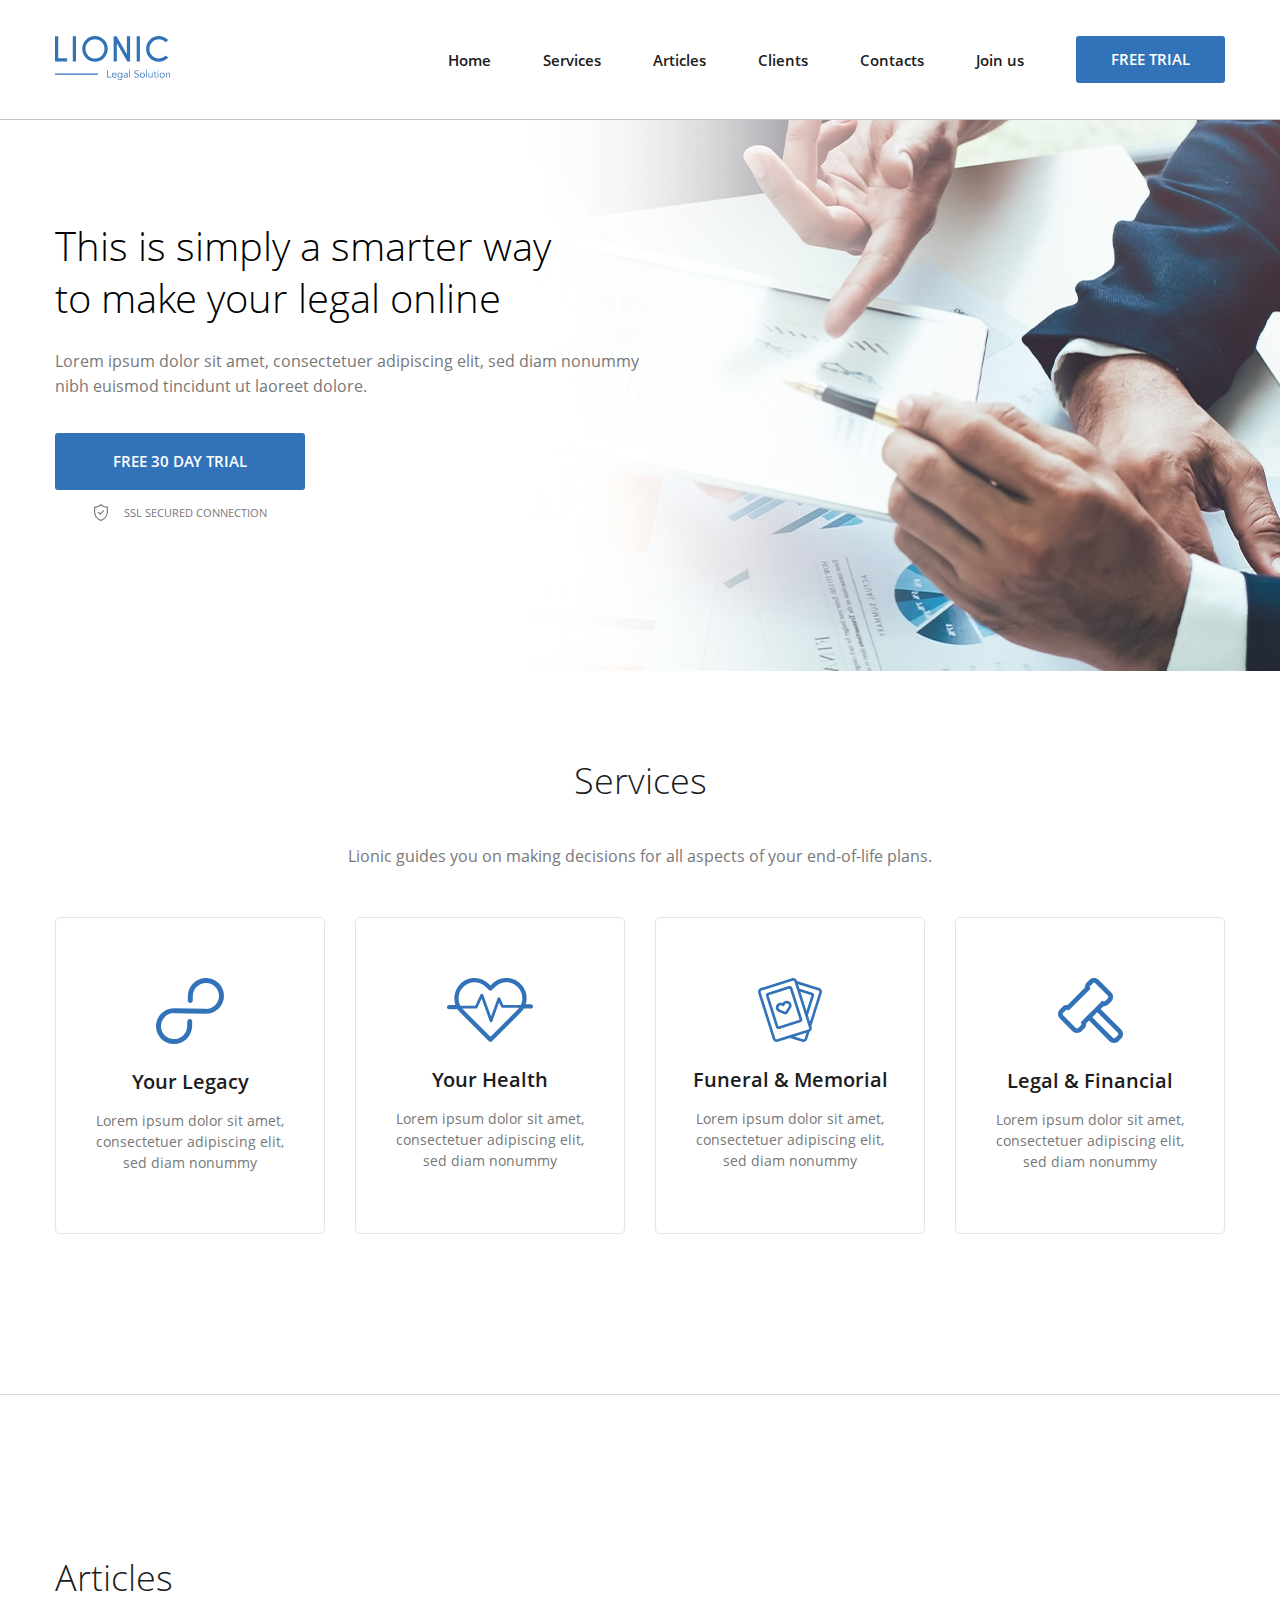
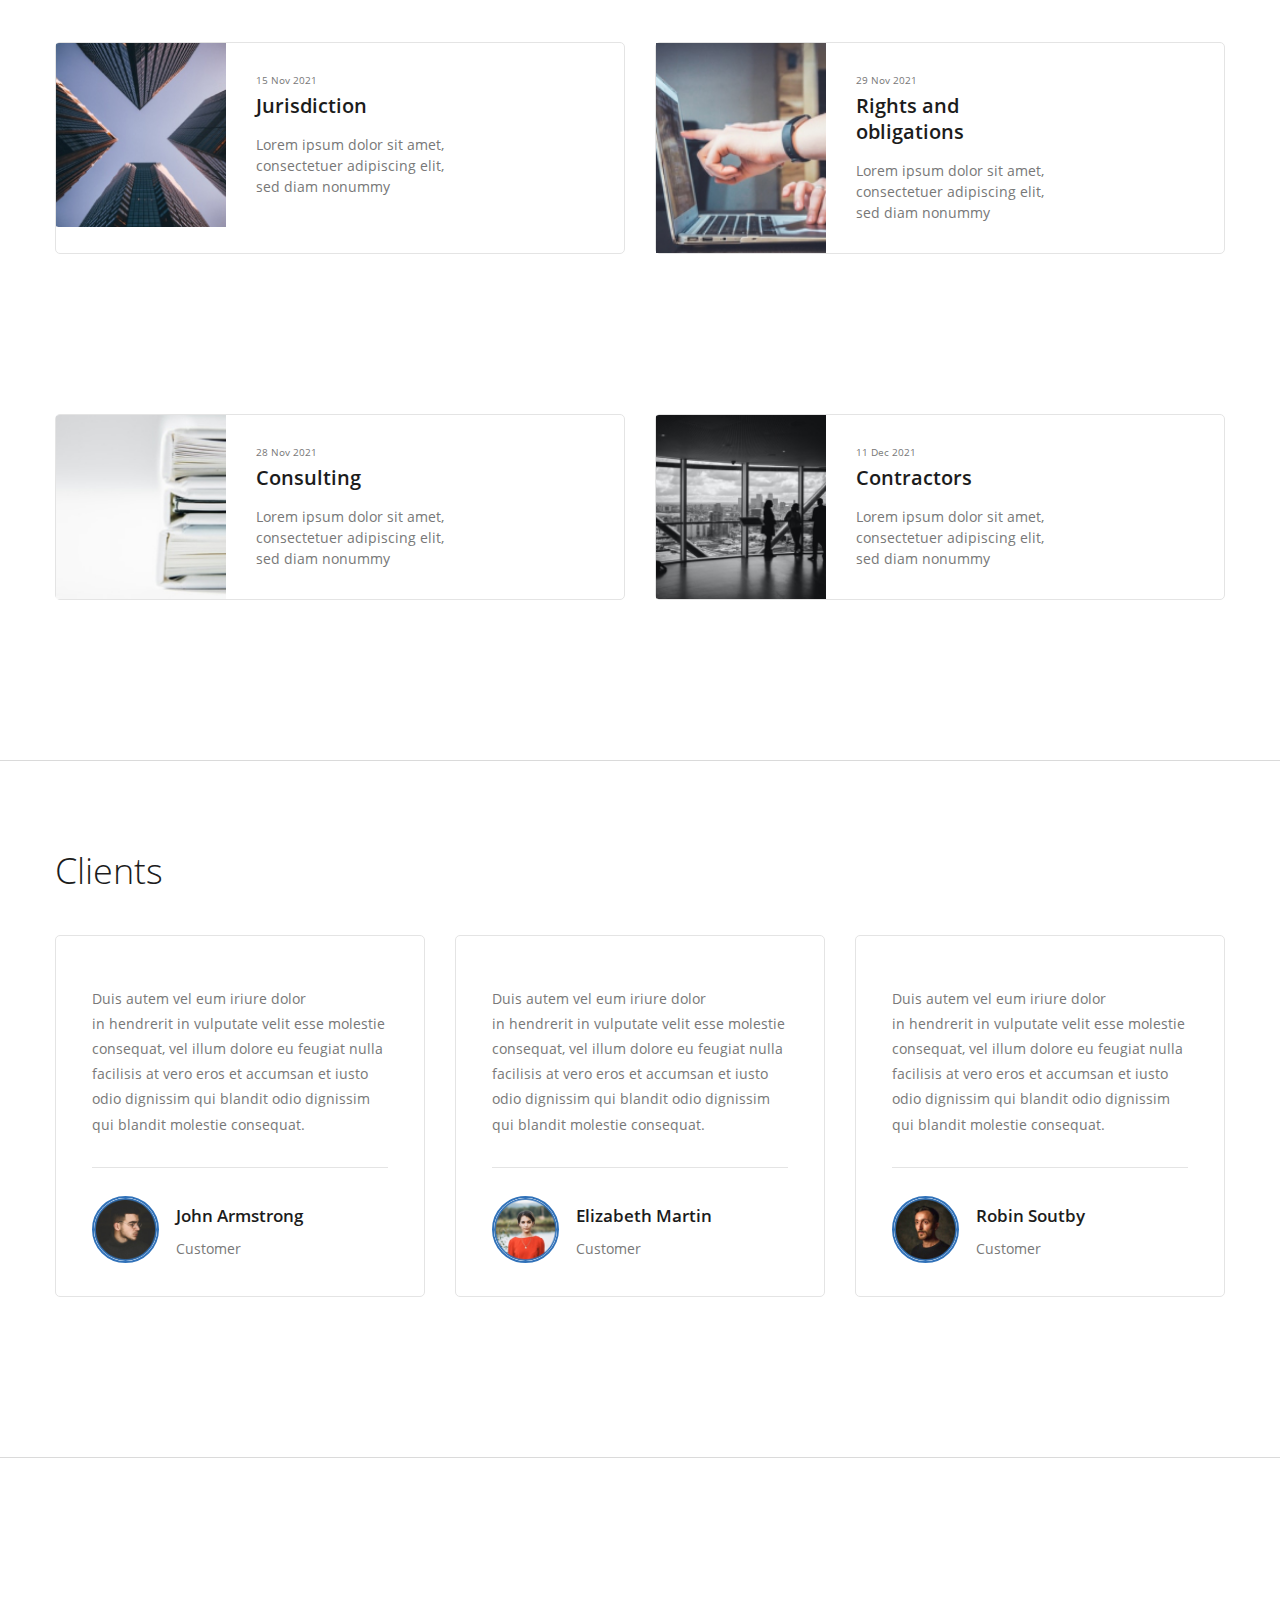
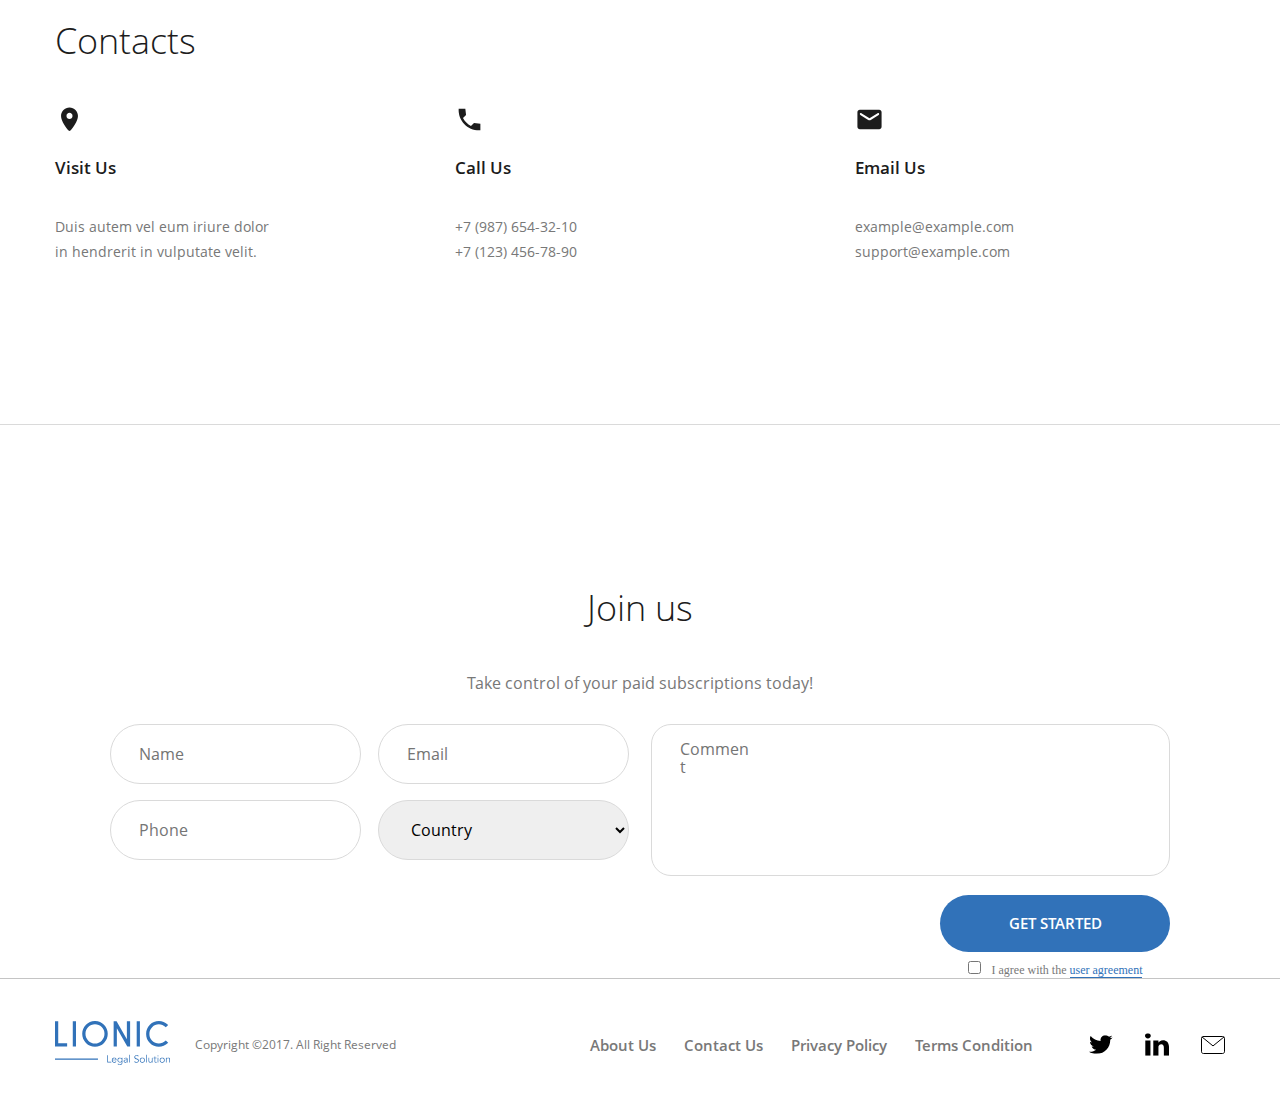
==== Lionic/index.html @ 85b3cfec "Lionic" ====
<!DOCTYPE html>
<html lang="en">
<head>
    <meta charset="UTF-8">
    <meta name="viewport" content="width=device-width, initial-scale=1.0">
    <title>Lionic</title>
    <link rel="stylesheet" href="css/normalize.css">
    <link rel="stylesheet" href="css/lionic.css">
</head>
<body>
    <header class="header">
        <div class="container flex header-container">
            <a href="#" class="header-logo">
                <img src="img/logo.svg" class="header-logo" alt="Logo">
            </a>
            <nav class="header-nav">
                <ul class="header-list list-reset flex">
                    <li class="header-list-item">
                        <a href="#" class="header-link">
                            Home
                        </a>
                    </li>

                    <li class="header-list-item">
                        <a href="#Services" class="header-link">
                            Services
                        </a>
                    </li>

                    <li class="header-list-item">
                        <a href="#Articles" class="header-link">
                            Articles
                        </a>
                    </li>

                    <li class="header-list-item">
                        <a href="#Clients" class="header-link">
                            Clients
                        </a>
                    </li>

                    <li class="header-list-item">
                        <a href="#Contacts" class="header-link">
                            Contacts
                        </a>
                    </li>

                    <li class="header-list-item">
                        <a href="#Join-us" class="header-link">
                            Join us
                        </a>
                    </li>

                </ul>
            </nav>
            <button class="btn-reset btn header-btn">
                FREE TRIAL
            </button>
        </div>
    </header>

    <main class="main">
         <section id="hero" class="hero">
             <div class="container">
                <div class="hero-content flex">
                    <h1 class="hero-title">
                        This is&nbsp;simply a&nbsp;smarter way to&nbsp;make your legal online
                    </h1>
                    <p class="hero-descr">
                        Lorem ipsum dolor sit amet, consectetuer adipiscing elit, sed diam nonummy nibh euismod tincidunt ut&nbsp;laoreet dolore.
                    </p>
                    <div class="hero-wrapper">
                        <button class="btn-reset btn hero-btn">
                            FREE 30&nbsp;DAY TRIAL
                        </button>
                        <span class="secure">
                            SSL secured connection
                        </span>
                    </div>
                </div>
             </div>
         </section>

         <section id="Services" class="services section-offset">
            <div class="container">
                <h2 class="section-title services-title">
                    Services
                </h2>
                <p class="section-descr services-descr">
                    Lionic guides you on&nbsp;making decisions for all aspects of&nbsp;your end-of-life plans.
                </p>
                <ul class="services-items list-reset flex">
                    <li class="services-item flex">
                        <svg class="services-item-icon" width="68" height="66" viewBox="0 0 68 66" fill="none" xmlns="http://www.w3.org/2000/svg">
                            <path d="M50.393 0.00398661C40.438 -0.212013 32.146 7.63799 31.9 17.512L31.776 22.483C31.742 23.839 32.833 24.973 34.2 25.003C35.567 25.032 36.713 23.947 36.746 22.591L36.871 17.62C37.049 10.471 43.062 4.77799 50.271 4.93399C57.478 5.09099 63.201 11.038 63.023 18.187C62.844 25.335 56.831 31.029 49.623 30.872L18.5 30.197C8.54499 29.981 0.252987 37.831 0.00698678 47.705C-0.240013 57.579 7.65099 65.78 17.607 65.995C27.562 66.211 35.854 58.362 36.1 48.488L36.223 43.572C36.257 42.215 35.166 41.082 33.799 41.052C32.432 41.022 31.286 42.108 31.252 43.464L31.129 48.38C30.951 55.529 24.938 61.222 17.729 61.066C10.522 60.909 4.79899 54.962 4.97699 47.813C5.15599 40.664 11.169 34.971 18.377 35.127L49.5 35.802C59.456 36.018 67.747 28.169 67.994 18.295C68.24 8.41999 60.349 0.219987 50.394 0.00498661L50.393 0.00398661Z" fill="#3172B9"/>
                        </svg>
                        <h3 class="services-item-title">
                            Your Legacy
                        </h3>
                        <p class="services-item-desc">
                            Lorem ipsum dolor sit amet, consectetuer adipiscing elit, sed diam nonummy
                        </p>
                    </li>
                    <li class="services-item flex">
                        <svg class="services-item-icon" width="86" height="64" viewBox="0 0 86 64" fill="none" xmlns="http://www.w3.org/2000/svg">
                            <path d="M79.622 20.272C79.622 22.336 79.316 24.352 78.726 26.27H83.868C85.045 26.27 86 27.227 86 28.406C86 29.586 85.045 30.541 83.868 30.541H77.47C77.268 30.541 77.073 30.513 76.888 30.461C76.0053 31.9743 74.9311 33.3675 73.692 34.606L44.972 63.374C44.7741 63.5725 44.539 63.73 44.2802 63.8375C44.0213 63.9449 43.7438 64.0002 43.4635 64.0002C43.1832 64.0002 42.9057 63.9449 42.6468 63.8375C42.388 63.73 42.1529 63.5725 41.955 63.374L13.233 34.606C12.1963 33.5688 11.2752 32.422 10.486 31.186C10.315 31.23 10.136 31.254 9.95 31.254H2.132C1.85176 31.2537 1.57431 31.1983 1.31551 31.0908C1.0567 30.9833 0.821595 30.8259 0.623621 30.6276C0.425646 30.4292 0.268677 30.1938 0.161676 29.9348C0.0546755 29.6758 -0.000261829 29.3983 9.38171e-07 29.118C9.38171e-07 27.938 0.955001 26.982 2.132 26.982H8.447C5.965 19.861 7.56 11.618 13.233 5.93801C15.1066 4.05015 17.3363 2.55313 19.793 1.5338C22.2497 0.514473 24.8843 -0.00687342 27.544 1.15198e-05C32.95 1.15198e-05 38.034 2.10901 41.856 5.93801L43.463 7.54701L45.07 5.93701C46.9438 4.04921 49.1737 2.55231 51.6306 1.53315C54.0874 0.513987 56.7222 -0.0071368 59.382 1.15198e-05C62.0417 -0.00681806 64.6763 0.514553 67.133 1.53388C69.5896 2.55321 71.8194 4.0502 73.693 5.93801C75.5791 7.8172 77.0741 10.0515 78.0918 12.5117C79.1094 14.972 79.6295 17.6096 79.622 20.272ZM70.678 8.95701C69.1987 7.46697 67.4383 6.28548 65.4989 5.48108C63.5595 4.67667 61.4796 4.26536 59.38 4.27101C57.2807 4.26563 55.2012 4.67706 53.2622 5.48146C51.3231 6.28586 49.563 7.46721 48.084 8.95701L44.969 12.077C44.7713 12.2754 44.5364 12.4329 44.2777 12.5403C44.019 12.6478 43.7416 12.7031 43.4615 12.7031C43.1814 12.7031 42.904 12.6478 42.6453 12.5403C42.3866 12.4329 42.1517 12.2754 41.954 12.077L38.84 8.95701C37.3608 7.46718 35.6005 6.28582 33.6613 5.48142C31.7221 4.67703 29.6424 4.26561 27.543 4.27101C25.4437 4.26546 23.3642 4.67682 21.4251 5.48123C19.486 6.28564 17.7259 7.46708 16.247 8.95701C11.173 14.04 10.232 21.718 13.425 27.763H28.236L33.538 16.479C33.783 15.959 34.277 15.634 34.891 15.663C35.1717 15.6764 35.4421 15.7726 35.6681 15.9396C35.8942 16.1065 36.0657 16.3367 36.161 16.601L44.051 38.487L50.542 20.168C50.6364 19.9007 50.8086 19.6678 51.0365 19.4992C51.2643 19.3306 51.5374 19.2341 51.8206 19.2221C52.1038 19.21 52.3842 19.283 52.6255 19.4316C52.8669 19.5802 53.0583 19.7977 53.175 20.056L56.351 27.051H73.852C76.612 21.125 75.554 13.842 70.677 8.95701H70.678ZM16.248 31.586L43.463 58.844L70.678 31.586C71.2253 31.038 71.7323 30.4512 72.195 29.83H55.736C55.179 29.83 54.373 29.573 54.143 29.064L52.046 24.444L45.404 43.189C45.204 43.755 44.67 44.135 44.069 44.136H44.066C43.466 44.136 42.933 43.76 42.729 43.196L34.653 20.798L30.426 29.794C30.192 30.292 29.99 30.541 29.439 30.541H15.293C15.593 30.901 15.912 31.249 16.248 31.586Z" fill="#3172B9"/>
                        </svg>  
                        <h3 class="services-item-title">
                            Your Health
                        </h3>
                        <p class="services-item-desc">
                            Lorem ipsum dolor sit amet, consectetuer adipiscing elit, sed diam nonummy
                        </p>
                    </li>
                    <li class="services-item flex">
                        <svg class="services-item-icon" width="64" height="64" viewBox="0 0 64 64" fill="none" xmlns="http://www.w3.org/2000/svg">
                            <path d="M63.8101 15.073L53.3321 48.146L53.5791 48.926C53.7393 49.4264 53.7986 49.9537 53.7536 50.4772C53.7086 51.0008 53.5603 51.5102 53.3171 51.976C52.9241 52.732 52.3171 53.329 51.5701 53.704L51.5611 53.737L49.1941 61.207C48.8722 62.2171 48.1632 63.0585 47.2223 63.5469C46.2815 64.0354 45.1853 64.131 44.1741 63.813L32.0001 59.957L19.8261 63.813C18.8148 64.131 17.7187 64.0354 16.7778 63.5469C15.8369 63.0585 15.1279 62.2171 14.8061 61.207L0.188058 15.074C0.0280711 14.5735 -0.0310613 14.0462 0.0140824 13.5227C0.0592262 12.9991 0.20775 12.4897 0.451058 12.024C0.69167 11.5566 1.02267 11.1416 1.42487 10.8031C1.82706 10.4646 2.29245 10.2093 2.79406 10.052L33.9431 0.187C34.9542 -0.131631 36.0504 -0.0363451 36.9915 0.451969C37.9325 0.940283 38.6415 1.78178 38.9631 2.792L39.0401 3.034C39.0491 3.036 39.0581 3.037 39.0661 3.04L61.2061 10.053C61.7073 10.2103 62.1723 10.4654 62.5743 10.8035C62.9763 11.1417 63.3073 11.5561 63.5481 12.023C64.0401 12.973 64.1331 14.055 63.8101 15.073ZM48.4441 54.75L36.4161 58.559L44.9781 61.271C45.3153 61.3777 45.6811 61.3463 45.9951 61.1835C46.3092 61.0208 46.5458 60.7401 46.6531 60.403L48.4441 54.75ZM51.0371 49.732L36.4211 3.598C36.3142 3.26106 36.078 2.98029 35.7644 2.81736C35.4507 2.65442 35.0852 2.62264 34.7481 2.729L3.60006 12.595C3.26006 12.702 2.98306 12.935 2.81906 13.252C2.73787 13.4073 2.68829 13.5771 2.67319 13.7517C2.65808 13.9263 2.67775 14.1021 2.73106 14.269L17.3471 60.402C17.5691 61.103 18.3201 61.492 19.0211 61.271L31.5611 57.299C31.5891 57.289 31.6171 57.279 31.6461 57.272L50.1691 51.405C50.5091 51.298 50.7861 51.065 50.9491 50.748C51.1141 50.432 51.1451 50.071 51.0371 49.731V49.732ZM48.4971 32.885L53.4461 17.265L42.4451 13.781L48.4971 32.885ZM61.1801 13.25C61.0998 13.0945 60.9896 12.9565 60.8557 12.8439C60.7218 12.7313 60.567 12.6464 60.4001 12.594L40.0231 6.14L41.4691 10.701C41.5571 10.711 41.6451 10.729 41.7321 10.757L54.2501 14.722C54.5841 14.8269 54.894 14.9969 55.1619 15.2223C55.4299 15.4477 55.6505 15.7239 55.8111 16.035C55.9734 16.3456 56.0726 16.6852 56.1028 17.0344C56.133 17.3835 56.0937 17.7352 55.9871 18.069L49.8951 37.297L51.9331 43.731L61.2681 14.267C61.3751 13.927 61.3441 13.567 61.1801 13.25ZM30.9401 23.336C31.5152 23.6323 32.0259 24.0398 32.4425 24.5349C32.8591 25.0299 33.1733 25.6027 33.3671 26.22C33.5725 26.8654 33.633 27.5483 33.5443 28.2198C33.4557 28.8913 33.22 29.535 32.8541 30.105L29.6411 35.126C29.3916 35.5142 29.0489 35.8336 28.6441 36.0552C28.2393 36.2767 27.7855 36.3932 27.3241 36.394C26.9701 36.394 26.6161 36.326 26.2841 36.19L20.7651 33.936C20.1378 33.6806 19.5745 33.29 19.1154 32.792C18.6563 32.2941 18.3127 31.701 18.1091 31.055C17.9119 30.4388 17.8389 29.7897 17.8943 29.1451C17.9498 28.5006 18.1326 27.8734 18.4321 27.3C18.7284 26.7249 19.1359 26.2142 19.631 25.7976C20.126 25.3811 20.6988 25.0668 21.3161 24.873C22.3839 24.5378 23.5338 24.5745 24.5781 24.977C25.1998 24.0462 26.1189 23.3539 27.1851 23.013C27.8013 22.8161 28.4504 22.7433 29.0949 22.7987C29.7394 22.8541 30.3665 23.0368 30.9401 23.336ZM30.8251 27.025C30.7361 26.742 30.5919 26.4795 30.4009 26.2526C30.2098 26.0257 29.9757 25.8389 29.7121 25.703C29.4491 25.5656 29.1615 25.4818 28.8659 25.4564C28.5703 25.431 28.2726 25.4645 27.9901 25.555C27.6178 25.6716 27.2823 25.8833 27.0168 26.1692C26.7513 26.455 26.565 26.8051 26.4761 27.185C26.4221 27.4083 26.3114 27.6139 26.1547 27.7819C25.998 27.9499 25.8006 28.0747 25.5816 28.1441C25.3626 28.2135 25.1294 28.2251 24.9045 28.178C24.6797 28.1309 24.4708 28.0265 24.2981 27.875C24.0064 27.6158 23.6523 27.4371 23.2705 27.3565C22.8888 27.2758 22.4926 27.296 22.1211 27.415C21.838 27.5042 21.5755 27.6487 21.3488 27.8401C21.122 28.0315 20.9355 28.266 20.8001 28.53C20.6627 28.793 20.5789 29.0806 20.5535 29.3762C20.5281 29.6718 20.5616 29.9694 20.6521 30.252C20.8271 30.805 21.2371 31.249 21.7751 31.469L27.2931 33.723C27.3114 33.731 27.3322 33.7317 27.3511 33.725C27.3696 33.7194 27.3856 33.7074 27.3961 33.691L30.6091 28.669C30.9231 28.179 31.0021 27.581 30.8261 27.027L30.8251 27.025ZM44.1721 40.932C44.2788 41.2656 44.3183 41.6171 44.2882 41.966C44.2582 42.315 44.1592 42.6545 43.9971 42.965C43.8365 43.2764 43.6158 43.5529 43.3477 43.7785C43.0796 44.004 42.7694 44.1742 42.4351 44.279L21.2401 50.994C20.5659 51.2062 19.835 51.1426 19.2077 50.817C18.5803 50.4914 18.1076 49.9305 17.8931 49.257L8.01306 18.07C7.90624 17.7362 7.8667 17.3846 7.89674 17.0355C7.92678 16.6863 8.0258 16.3466 8.18806 16.036C8.34862 15.7249 8.56923 15.4487 8.83717 15.2233C9.1051 14.9979 9.41503 14.8279 9.74906 14.723L30.9451 8.009C31.6194 7.79619 32.3506 7.85955 32.9782 8.18519C33.6059 8.51083 34.0788 9.07215 34.2931 9.746L44.1721 40.932ZM41.6301 41.737L31.7501 10.551L21.9781 13.645L10.5531 17.264L20.4331 48.45L41.6301 41.737Z" fill="#3172B9"/>                            
                        </svg>   
                        <h3 class="services-item-title">
                            Funeral &amp;&nbsp;Memorial
                        </h3>
                        <p class="services-item-desc">
                            Lorem ipsum dolor sit amet, consectetuer adipiscing elit, sed diam nonummy
                        </p>
                    </li>
                    <li class="services-item flex">
                        <svg class="services-item-icon" width="65" height="65" viewBox="0 0 65 65" fill="none" xmlns="http://www.w3.org/2000/svg">
                            <path d="M63.131 51.506C64.3269 52.7045 64.9985 54.3285 64.9985 56.0215C64.9985 57.7146 64.3269 59.3385 63.131 60.537L60.54 63.13C59.9482 63.7249 59.2442 64.1965 58.4689 64.5175C57.6935 64.8385 56.8622 65.0025 56.023 65C55.184 65.0024 54.3529 64.8384 53.5777 64.5174C52.8025 64.1964 52.0987 63.7249 51.507 63.13L30.988 42.613L28.126 45.475C28.2028 46.397 28.077 47.3246 27.7574 48.1928C27.4378 49.061 26.9322 49.8488 26.276 50.501L23.55 53.227C22.9583 53.8218 22.2545 54.2934 21.4793 54.6143C20.7042 54.9353 19.873 55.0994 19.034 55.097C18.1952 55.0993 17.3642 54.9352 16.5892 54.6142C15.8142 54.2932 15.1106 53.8217 14.519 53.227L1.86503 40.575C0.66925 39.3767 -0.00231934 37.7529 -0.00231934 36.06C-0.00231934 34.3671 0.66925 32.7434 1.86503 31.545L4.59103 28.819C5.24326 28.1629 6.03107 27.6573 6.89928 27.3377C7.76748 27.0182 8.69507 26.8923 9.61703 26.969L26.97 9.61902C26.8953 8.69769 27.0219 7.77112 27.341 6.90358C27.6601 6.03605 28.1641 5.24832 28.818 4.59502L31.543 1.87002C32.1347 1.27539 32.8383 0.803958 33.6133 0.48298C34.3883 0.162003 35.2192 -0.00214761 36.058 2.1214e-05C37.764 2.1214e-05 39.368 0.664021 40.574 1.87002L53.227 14.522C54.4226 15.7205 55.094 17.3442 55.094 19.037C55.094 20.7298 54.4226 22.3536 53.227 23.552L50.502 26.278C49.8497 26.9342 49.0617 27.4398 48.1933 27.7594C47.3249 28.079 46.3972 28.2048 45.475 28.128L42.613 30.99L63.131 51.506ZM31.164 35.784L35.783 31.165L39.243 27.705L44.398 22.551L44.798 22.951C45.126 23.279 45.556 23.443 45.986 23.443C46.416 23.443 46.846 23.279 47.175 22.951L49.9 20.226C50.0561 20.07 50.1798 19.8848 50.2643 19.681C50.3487 19.4771 50.3922 19.2587 50.3922 19.038C50.3922 18.8174 50.3487 18.5989 50.2643 18.3951C50.1798 18.1912 50.0561 18.006 49.9 17.85L37.246 5.19702C37.0901 5.04084 36.905 4.91699 36.7011 4.83256C36.4972 4.74813 36.2787 4.70479 36.058 4.70502C35.628 4.70502 35.198 4.86902 34.87 5.19702L32.144 7.92202C31.9879 8.07804 31.864 8.26332 31.7794 8.46725C31.6949 8.67118 31.6514 8.88977 31.6514 9.11052C31.6514 9.33128 31.6949 9.54987 31.7794 9.7538C31.864 9.95773 31.9879 10.143 32.144 10.299L32.544 10.699L10.694 32.546L10.294 32.146C10.1381 31.9898 9.95296 31.866 9.74909 31.7816C9.54523 31.6971 9.32669 31.6538 9.10603 31.654C8.67603 31.654 8.24603 31.818 7.91803 32.146L5.19303 34.87C5.03701 35.026 4.91325 35.2112 4.82881 35.4151C4.74437 35.6189 4.70091 35.8374 4.70091 36.058C4.70091 36.2787 4.74437 36.4971 4.82881 36.701C4.91325 36.9048 5.03701 37.09 5.19303 37.246L17.846 49.9C18.174 50.228 18.604 50.392 19.034 50.392C19.464 50.392 19.894 50.228 20.223 49.9L22.948 47.175C23.1042 47.019 23.2281 46.8337 23.3126 46.6298C23.3971 46.4259 23.4407 46.2073 23.4407 45.9865C23.4407 45.7658 23.3971 45.5472 23.3126 45.3433C23.2281 45.1393 23.1042 44.954 22.948 44.798L22.548 44.398L27.703 39.244L31.164 35.784ZM59.804 54.834L39.285 34.317L34.315 39.287L54.835 59.803C55.162 60.131 55.593 60.295 56.023 60.295C56.453 60.295 56.883 60.131 57.211 59.803L59.804 57.21C59.9601 57.054 60.0838 56.8688 60.1683 56.665C60.2527 56.4611 60.2962 56.2427 60.2962 56.022C60.2962 55.8014 60.2527 55.5829 60.1683 55.3791C60.0838 55.1752 59.9601 54.99 59.804 54.834Z" fill="#3172B9"/>
                        </svg> 
                        <h3 class="services-item-title">
                            Legal &amp;&nbsp;Financial
                        </h3>
                        <p class="services-item-desc">
                            Lorem ipsum dolor sit amet, consectetuer adipiscing elit, sed diam nonummy
                        </p>
                    </li>
                </ul>
            </div>
         </section>

         <section id="Articles" class="articles section-offset">
            <div class="container">
                <h2 class="section-title articles-title">
                    Articles
                </h2>
                <ul class="articles-list list-reset flex">
                    <li class="articles-item">
                        <article class="blog-preview flex">
                          <img src="img/blog-1.jpg" alt="Blog photo 1" class="blog-preview-image">
                          <div class="blog-preview-text">
                            <time class="blog-preview-time" datetime="2023-11-15 19:30">
                                15 Nov 2021
                            </time>
                            <h3 class="blog-preview-title">
                                Jurisdiction
                            </h3>
                            <p class="blog-preview-descr">
                                Lorem ipsum dolor sit amet, consectetuer adipiscing elit, sed diam nonummy
                            </p>
                          </div> 
                        </article>
                    </li>
                    <li class="articles-item">
                        <article class="blog-preview flex">
                          <img src="img/blog-2.jpg" alt="Blog photo 2" class="blog-preview-image">
                          <div class="blog-preview-text">
                            <time class="blog-preview-time" datetime="2023-11-15 19:30">
                                29 Nov 2021
                            </time>
                            <h3 class="blog-preview-title">
                                Rights and obligations
                            </h3>
                            <p class="blog-preview-descr">
                                Lorem ipsum dolor sit amet, consectetuer adipiscing elit, sed diam nonummy
                            </p>
                          </div> 
                        </article>
                    </li>
                    <li class="articles-item">
                        <article class="blog-preview flex">
                         <img src="img/blog-3.jpg" alt="Blog photo 3" class="blog-preview-image">
                         <div class="blog-preview-text">
                            <time class="blog-preview-time" datetime="2023-11-15 19:30">
                                28 Nov 2021
                            </time>
                            <h3 class="blog-preview-title">
                                Consulting
                            </h3>
                            <p class="blog-preview-descr">
                                Lorem ipsum dolor sit amet, consectetuer adipiscing elit, sed diam nonummy
                            </p>
                         </div>   
                        </article>
                    </li>
                    <li class="articles-item">
                        <article class="blog-preview flex">
                         <img src="img/blog-4.jpg" alt="Blog photo 4" class="blog-preview-image">
                         <div class="blog-preview-text">
                            <time class="blog-preview-time" datetime="2023-11-15 19:30">
                                11 Dec 2021
                            </time>
                            <h3 class="blog-preview-title">
                                Contractors
                            </h3>
                            <p class="blog-preview-descr">
                                Lorem ipsum dolor sit amet, consectetuer adipiscing elit, sed diam nonummy
                            </p>
                         </div>   
                        </article>
                    </li>
                </ul>
            </div>
         </section>

         <section id="Clients" class="clients section-offset">
            <div class="container">
            <h2 class="section-title clients-title">
                Clients
            </h2>
            <ul class="clients-list list-reset flex">
                <li class="clients-item flex">
                    <p class="clients-item-descr">
                        Duis autem vel eum iriure dolor in&nbsp;hendrerit in&nbsp;vulputate velit esse molestie consequat, vel illum dolore eu&nbsp;feugiat nulla facilisis at&nbsp;vero eros et&nbsp;accumsan et&nbsp;iusto odio dignissim qui blandit odio dignissim qui blandit molestie consequat.
                    </p>
                    <div class="clients-user flex">
                        <div class="clients-avatar">
                            <img src="img/client-1.jpg" alt="John Armstrong">
                        </div>
                        <div class="clients-text">
                            <div class="clients-name">
                                John Armstrong
                            </div>
                            <span class="clients-post">
                            Customer 
                            </span>
                        </div>
                    </div>
                </li>
                <li class="clients-item flex">
                    <p class="clients-item-descr">
                        Duis autem vel eum iriure dolor in&nbsp;hendrerit in&nbsp;vulputate velit esse molestie consequat, vel illum dolore eu&nbsp;feugiat nulla facilisis at&nbsp;vero eros et&nbsp;accumsan et&nbsp;iusto odio dignissim qui blandit odio dignissim qui blandit molestie consequat.
                    </p>
                    <div class="clients-user flex">
                        <div class="clients-avatar">
                            <img src="img/client-2.jpg" alt="Elizabeth Martin">
                        </div>
                        <div class="clients-text">
                            <div class="clients-name">
                                Elizabeth Martin
                            </div>
                            <span class="clients-post">
                            Customer
                            </span>
                        </div>
                    </div>
                </li>
                <li class="clients-item flex">
                    <p class="clients-item-descr">
                        Duis autem vel eum iriure dolor in&nbsp;hendrerit in&nbsp;vulputate velit esse molestie consequat, vel illum dolore eu&nbsp;feugiat nulla facilisis at&nbsp;vero eros et&nbsp;accumsan et&nbsp;iusto odio dignissim qui blandit odio dignissim qui blandit molestie consequat.
                    </p>
                    <div class="clients-user flex">
                        <div class="clients-avatar">
                            <img src="img/client-3.jpg" alt="Robin Soutby">
                        </div>
                        <div class="clients-text">
                            <div class="clients-name">
                                Robin Soutby
                            </div>
                            <span class="clients-post">
                                Customer
                            </span>
                        </div>
                    </div>
                </li>
            </ul>
            </div>
         </section>

         <section id="Contacts" class="contacts section-offset">
            <div class="container">
                <h2 class="section-title contacts-title">
                    Contacts
                </h2>
                <address class="contacts-address">
                    <ul class="contacts-list list-reset flex">
                        <li class="contacts-item flex contacts-item-address">
                            <strong class="contacts-item-caption">
                                Visit Us
                            </strong>
                            <p class="contacts-item-text">
                                Duis autem vel eum iriure dolor in&nbsp;hendrerit in&nbsp;vulputate velit.
                            </p>
                        </li>
                        <li class="contacts-item flex contacts-item-call">
                            <strong class="contacts-item-caption">
                                Call Us
                            </strong>
                            <a href="tel:+79876543210" class="contacts-item-link">
                                +7 (987) 654-32-10
                            </a>
                            <a href="tel:+71234567890" class="contacts-item-link">
                                +7 (123) 456-78-90
                            </a>
                        </li>
                        <li class="contacts-item flex contacts-item-mail">
                            <strong class="contacts-item-caption">
                                Email Us
                            </strong>
                            <a href="mailto:example@example.com" class="contacts-item-link">
                                example@example.com
                            </a>
                            <a href="mailto:support@example.com" class="contacts-item-link">
                                support@example.com
                            </a>
                        </li>
                    </ul>
                </address>
            </div>
         </section>

         <section id="Join-us section-offset" class="join-us">
            <div class="container">
                <h2 class="section-title join-us-title">
                    Join&nbsp;us  
                </h2>
                <p class="section-descr join-us-descr">
                    Take control of&nbsp;your paid subscriptions today!
                </p>
                <form action="https://jsonplaceholder.typicode.com/posts" method="POST" class="form">
                    <div class="form-top">
                        <div class="form-left">
                            <input class="form-input" type="text" name="name" placeholder="Name" required>
                            <input class="form-input" type="email" name="email" placeholder="Email" required>
                            <input class="form-input" type="tel" name="phone" placeholder="Phone" required>
                            <select class="form-select" name="country">
                                <option value="Country" disabled selected>Country</option>
                                <option value="United Kingdom">United Kingdom</option>
                                <option value="United States">United States</option>
                                <option value="France">France</option>
                                <option value="Germany">Germany</option>
                                <option value="Spain">Spain</option>
                                <option value="Estonia">Estonia</option>
                            </select>
                        </div>
                        <div class="form-right">
                            <textarea class="form-textarea" name="comment" placeholder="Comment"></textarea>
                        </div>
                    </div>
                    <div class="form-botoom">
                        <div class="form-wrapper">
                            <button class="btn btn-reset form-btn">Get Started</button>
                            <label class="form-check">
                                <input type="checkbox" required>
                                I&nbsp;agree with the <a href="#">user agreement</a>
                            </label>
                        </div>
                    </div>
                </form>
            </div>
         </section>
    </main>

    <footer class="footer">
        <div class="container footer-container flex">
            <div class="footer-left flex">
                <a href="#" class="footer-logo">
                    <img src="img/logo.svg" alt="Logo">
                </a>
                <small class="footer-copy">
                    Copyright &copy;2017. All Right Reserved
                </small>
            </div>
            <div class="footer-right flex">
                <nav class="footer-nav">
                    <ul class="list-reset footer-list flex">
                        <li class="footer-item">
                            <a href="#" class="footer-link">
                                About&nbsp;Us
                            </a>
                        </li>
                        <li class="footer-item">
                            <a href="#" class="footer-link">
                                Contact&nbsp;Us
                            </a>
                        </li>
                        <li class="footer-item">
                            <a href="#" class="footer-link">
                                Privacy Policy
                            </a>
                        </li>
                        <li class="footer-item">
                            <a href="#" class="footer-link">
                                Terms Condition
                            </a>
                        </li>
                    </ul>
                </nav>
                <ul class="list-reset social flex">
                    <li class="social-item">
                        <a href="#" class="social-link social-link-tw">
                        </a>
                    </li>
                    <li class="social-item">
                        <a href="#" class="social-link social-link-linkedin">
                        </a>
                    </li>
                    <li class="social-item">
                        <a href="#" class="social-link social-link-mail">
                        </a>
                    </li>
                </ul>
            </div>
        </div>
    </footer>
</body>
</html>
---- Lionic/css/lionic.css ----
html {
    box-sizing: border-box;
}

*,
*::before,
*::after {
    box-sizing: inherit;
}

a {
    color: inherit;
    text-decoration: none;
}

img {
    max-width: 100%;
}

@font-face {
    font-family: 'OpenSans';
    src: local('OpenSans-Regular'), 
    url("../fonts/OpenSansRegular.woff2") format("woff2"),
    url("../fonts/OpenSansRegular.woff") format("woff");
    font-weight: 400;
    font-style: normal;
    font-display: swap;
}

@font-face {
    font-family: 'OpenSans';
    src: local('OpenSans-Light'), 
    url("../fonts/OpenSansLight.woff2") format("woff2"),
    url("../fonts/OpenSansLight.woff") format("woff");
    font-weight: 300;
    font-style: normal;
    font-display: swap;
}

@font-face {
    font-family: 'OpenSans';
    src: local('OpenSans-SemiBold'), 
    url("../fonts/OpenSansSemiBold.woff2") format("woff2"),
    url("../fonts/OpenSansSemiBold.woff") format("woff");
    font-weight: 600;
    font-style: normal;
    font-display: swap;
}

body {
    min-width: 1200px;
    font-family: "OpenSans", sans-serif;
    font-weight: 400;
}

.list-reset {
    margin: 0;
    padding: 0;
    list-style: none;
}

.btn-reset {
    padding: 0;
    border: none;
    background-color: transparent;
    cursor: pointer;
}

.flex {
    display: flex;
}

.container {
    width: 1200px;
    padding: 0 15px;
    margin: 0 auto;
}

.section-title {
    margin: 0;
    margin-bottom: 40px;
    font-size: 36px;
    font-weight: 300;
    line-height: 130%; /* 46.8px */
    color: #1C1C1C;
}

.section-descr {
    margin: 0;
    margin-bottom: 50px;
    font-size: 16px;
    line-height: normal;
    color: #787878;

}

.section-offset {
    margin-top: 87px;
    margin-bottom: 160px;
}

.header {
    padding: 36px 0;
    border-bottom: 1px solid #c4c4c4;
    background-color: #fff;
}

.header-container {
  align-items: center;  
}

.header-logo {
    margin-right: auto;
}

.header-nav {
    margin-right: 52px;
}

.header-list-item:not(:last-child) {
    margin-right: 52px;
}

.header-link {
    font-weight: 600;
    color: #1c1c1c;
    font-size: 15px;
}

.btn {
    font-weight: 600;
    font-size: 15px;
    text-transform: uppercase;
    padding: 15px 35px;
    background-color: #3172B9;
    color: #FFF;
    border-radius: 3px;
}

/*hero*/

.hero {
   padding: 100px 0; 
   padding-top: 100px;
   padding-bottom: 150px;
   background-image: url("../img/hero-bg.jpg");
   background-size: cover;
   background-repeat: no-repeat;
   background-position: center;
}

.hero-content {
    max-width: 50%;
    flex-direction: column;
    align-items: flex-start;
}

.hero-title {
    margin: 0;
    margin-bottom: 25px;
    font-weight: 300;
    font-size: 40px;
    line-height: 130%; /* 52px */
}

.hero-descr {
    margin: 0;
    margin-bottom: 34px;
    font-size: 16px;
    line-height: 155%; /* 24.8px */
    color: #787878;
}

.hero-btn {
    margin-bottom: 14px;
    min-width: 250px;
    padding-top: 20px;
    padding-bottom: 20px;
    margin-bottom: 14px;
}

.hero-wrapper {
    display: flex;
    flex-direction: column;
    align-items: center;
}

.secure {
    font-size: 11px;
    line-height: 155%; /* 17.05px */
    color: #787878;
    text-transform: uppercase;
    background-image: url("../img/secure.svg");
    background-position: left center;
    background-size: 14px 17px;
    background-repeat: no-repeat;
    padding-left: 30px;
}
/*servicis*/
.services {
    border-bottom: 1px solid #DADADA;
}

.services-title {
    text-align: center;
}

.services-descr {
    text-align: center;
}

.services-item {
    margin-bottom: 160px;
    flex-direction: column;
    align-items: center;
    padding: 60px 30px;
    width: 270px;
    border-radius: 5px;
    border: 1px solid #E4E4E4;
}

.services-item:not(:nth-child(4n)) {
    margin-right: 30px;
}

.services-item-icon {
    margin-bottom: 25px;
}

.services-item-title {
    margin: 0;
    margin-bottom: 15px;
    font-size: 20px;
    font-weight: 600;
    line-height: 130%; /* 26px */
    color: #1C1C1C;
}

.services-item-desc {
    margin: 0;
    text-align: center;
    font-size: 14px;
    font-weight: 400;
    line-height: 150%; /* 21px */
    color: #787878;
}

/*articles*/
.articles {
    margin: 0;
    border-bottom: 1px solid #DADADA;
}

.articles-list {
flex-wrap: wrap;
}

.articles-item {
    width: 570px;
    margin-bottom: 160px;
    border-radius: 5px;
    border: 1px solid #E4E4E4;
 }

 .articles-item:not(:nth-child(2n)) {
margin-right: 30px;
 }

.blog-preview-image {
    object-fit: cover;
}

.blog-preview-text {
    padding: 30px;
    font-size: 14px;
    line-height: 150%; /* 21px */
    color: #787878;
    max-width: 250px;
}

.blog-preview-time {
    display: block;
    margin-bottom: 5px;
    font-size: 10px;
    line-height: 150%; /* 15px */
    color: #787878;
}

.blog-preview-title {
    margin: 0;
    margin-bottom: 15px;
    font-size: 20px;
    line-height: 130%; /* 26px */
    color: #1C1C1C;
}

.blog-preview-descr {
    margin: 0;
}


/*clients*/
.clients {
    border-bottom: 1px solid #DADADA;
}

.clients-item {
    margin-bottom: 160px;
    flex-direction: column;
    width: 370px;
    padding: 50px 36px;
    padding-bottom: 30px;
    border: 1px solid #E4E4E4;
    border-radius: 5px;
}

.clients-item:not(:nth-child(3n)) {
    margin-right: 30px;
}

.clients-item-descr {
    margin: 0;
    margin-bottom: 30px;
    font-size: 14px;
    line-height: 180%; /* 25.2px */
    color: #787878;
}

.clients-user {
    margin-top: auto;
    align-items: center;
    border-top: 1px solid #E4E4E4;
    width: 100%;
    padding-top: 28px;
}

.clients-avatar {
    flex-shrink: 0;
    width: 67px;
    margin-right: 17px;
}

.clients-avatar img {
    width: 100%;
    height: 100%;
    border: 2px solid #3172B9;
    border-radius: 100%;
}

.clients-name {
    margin-bottom: 5px;
    font-size: 17px;
    font-weight: 600;
    line-height: 180%; /* 30.6px */
    color: #1C1C1C;
}

.clients-post {
    font-size: 14px;
    line-height: 180%; /* 25.2px */
    color: #787878;
}
/*contacts*/
.contacts {
    border-bottom: 1px solid #DADADA;
}

.contacts-address {
    font-style: normal;
}

.contacts-item {
    margin-bottom: 160px;
    flex-direction: column;
    width: 370px;
    background-position: left top;
    background-repeat: no-repeat;
    background-size: 29px 29px;
    padding-top: 48px;
}

.contacts-item:not(:nth-child(3n)) {
    margin-right: 30px;
}

.contacts-item-address {
    background-image: url("../img/location_on.svg");
}

.contacts-item-call {
    background-image: url("../img/phone.svg");
}

.contacts-item-mail {
    background-image: url("../img/mail.svg");
}

.contacts-item-caption {
    margin-bottom: 30px;
    font-size: 17px;
    font-weight: 600;
    line-height: 180%; /* 30.6px */
    color: #1C1C1C;
}

.contacts-item-text {
    margin: 0;
    max-width: 215px;
    font-size: 14px;
    line-height: 180%; /* 25.2px */
    color: #787878;
}

.contacts-item-link {
    font-size: 14px;
    line-height: 180%; /* 25.2px */
    color: #787878;
}


/*join us*/
.join-us {
border-bottom: 1px solid #c4c4c4;
}

.form {
    padding-left: 55px;
    padding-right: 55px;
}

.form-top {
    margin-bottom: 19px;
    display: flex;
    justify-content: space-between;
}

.form-left {
    display: flex;
    flex-wrap: wrap;
    justify-content: space-between;
    width: 49%;
}

.form-right {
    width: 49%;
}

.join-us-title {
    text-align: center;
}

.join-us-descr {
    text-align: center;
    margin-bottom: 30px;
}

.form-botoom {
    display: flex;
    justify-content: flex-end;
}

.form-wrapper {
    display: flex;
    flex-direction: column;
    align-items: center;
}

.form-input {
    border-radius: 50px;
    border: 1px solid #DADADA;
    box-sizing: border-box;
    padding: 16px 28px;
    width: 251px;
    height: 60px;
}

.form-select {
    border-radius: 50px;
    border: 1px solid #DADADA;
    box-sizing: border-box;
    padding: 16px 28px;
    width: 251px;
    height: 60px;
}

.form-textarea {
    resize: none;
    width: 100%;
    height: 100%;
    padding: 15px 418px 95px 28px;
    box-sizing: border-box;
    border-radius: 20px;
    border: 1px solid #DADADA;
}

.form-btn {
    min-width: 230px;
    padding-top: 20px;
    padding-bottom: 20px;
    border-radius: 50px;
    margin-bottom: 9px;
}

.form-check {
    font-family: Open Sans;
    font-size: 12px;
    line-height: normal;
    color: #787878;
}

.form-check input {
   margin-right: 8px; 
}

.form-check a {
    color: #3172B9;
    border-bottom: 1px solid #3172B9;
}




/*footer*/

.footer {
    padding: 42px 0;
}

.footer-copy {
    font-size: 12px;
    line-height: normal;
    color: #787878;
}

.footer-container {
    align-items: center;
    justify-content: space-between;
}

.footer-left,
.footer-right {
    align-items: center;
}

.footer-nav {
    margin-right: 56px;
}

.footer-logo {
    margin-right: 25px;
}

.footer-item:not(:last-child) {
  margin-right: 28px;
}

.footer-copy {
    color: #787878;
    font-weight: 400;
    line-height: normal;
    font-size: 12px;
}

.footer-link {
    font-size: 15px;
    line-height: normal;
    color: #787878;
    font-weight: 600;
}

.social-link {
    display: block;
    width: 24px;
    height: 24px;
    background-position: center;
    background-repeat: no-repeat;
    background-size: contain;
}

.social-item:not(:last-child) {
    margin-right: 32px;
}

.social-link-tw {
    background-image: url("../img/twitterlogo.svg");
}

.social-link-linkedin {
    background-image: url("../img/linkedinlogo.svg");
}

.social-link-mail {
    background-image: url("../img/Group9.svg");
}
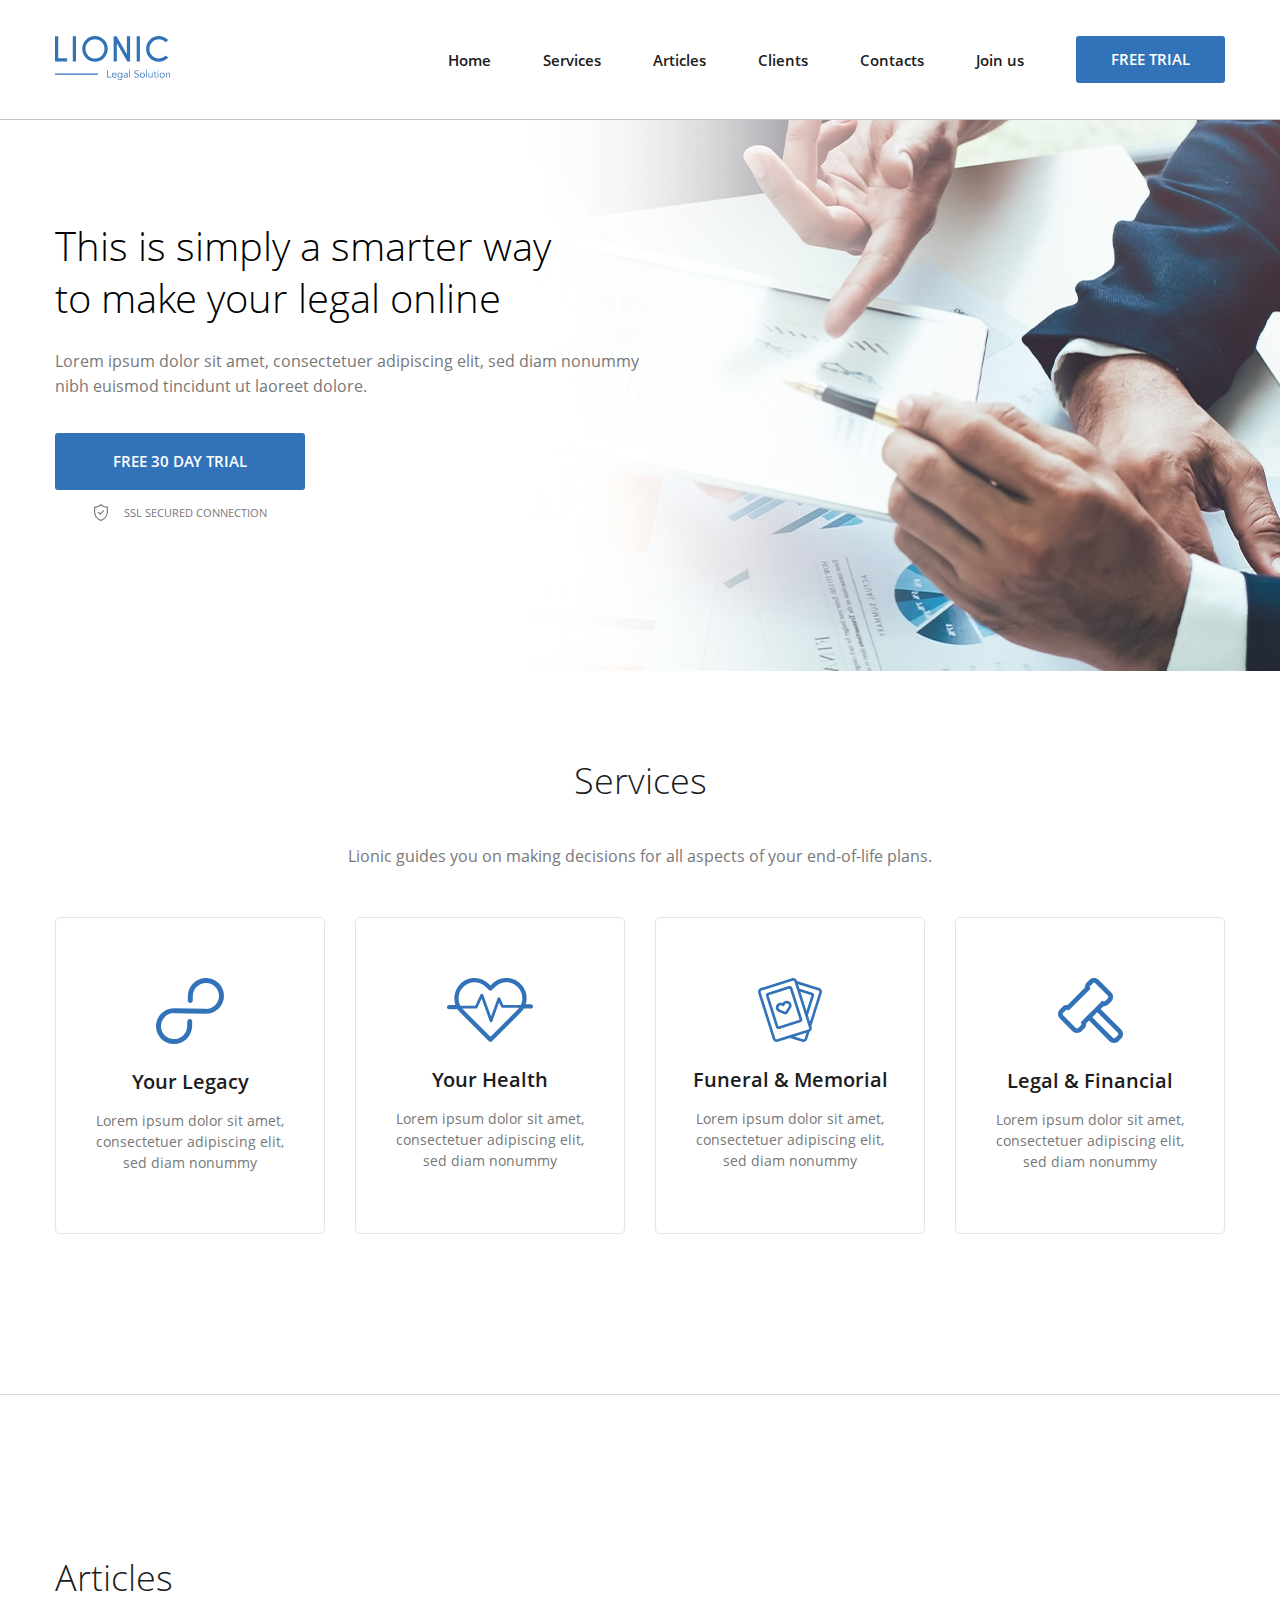
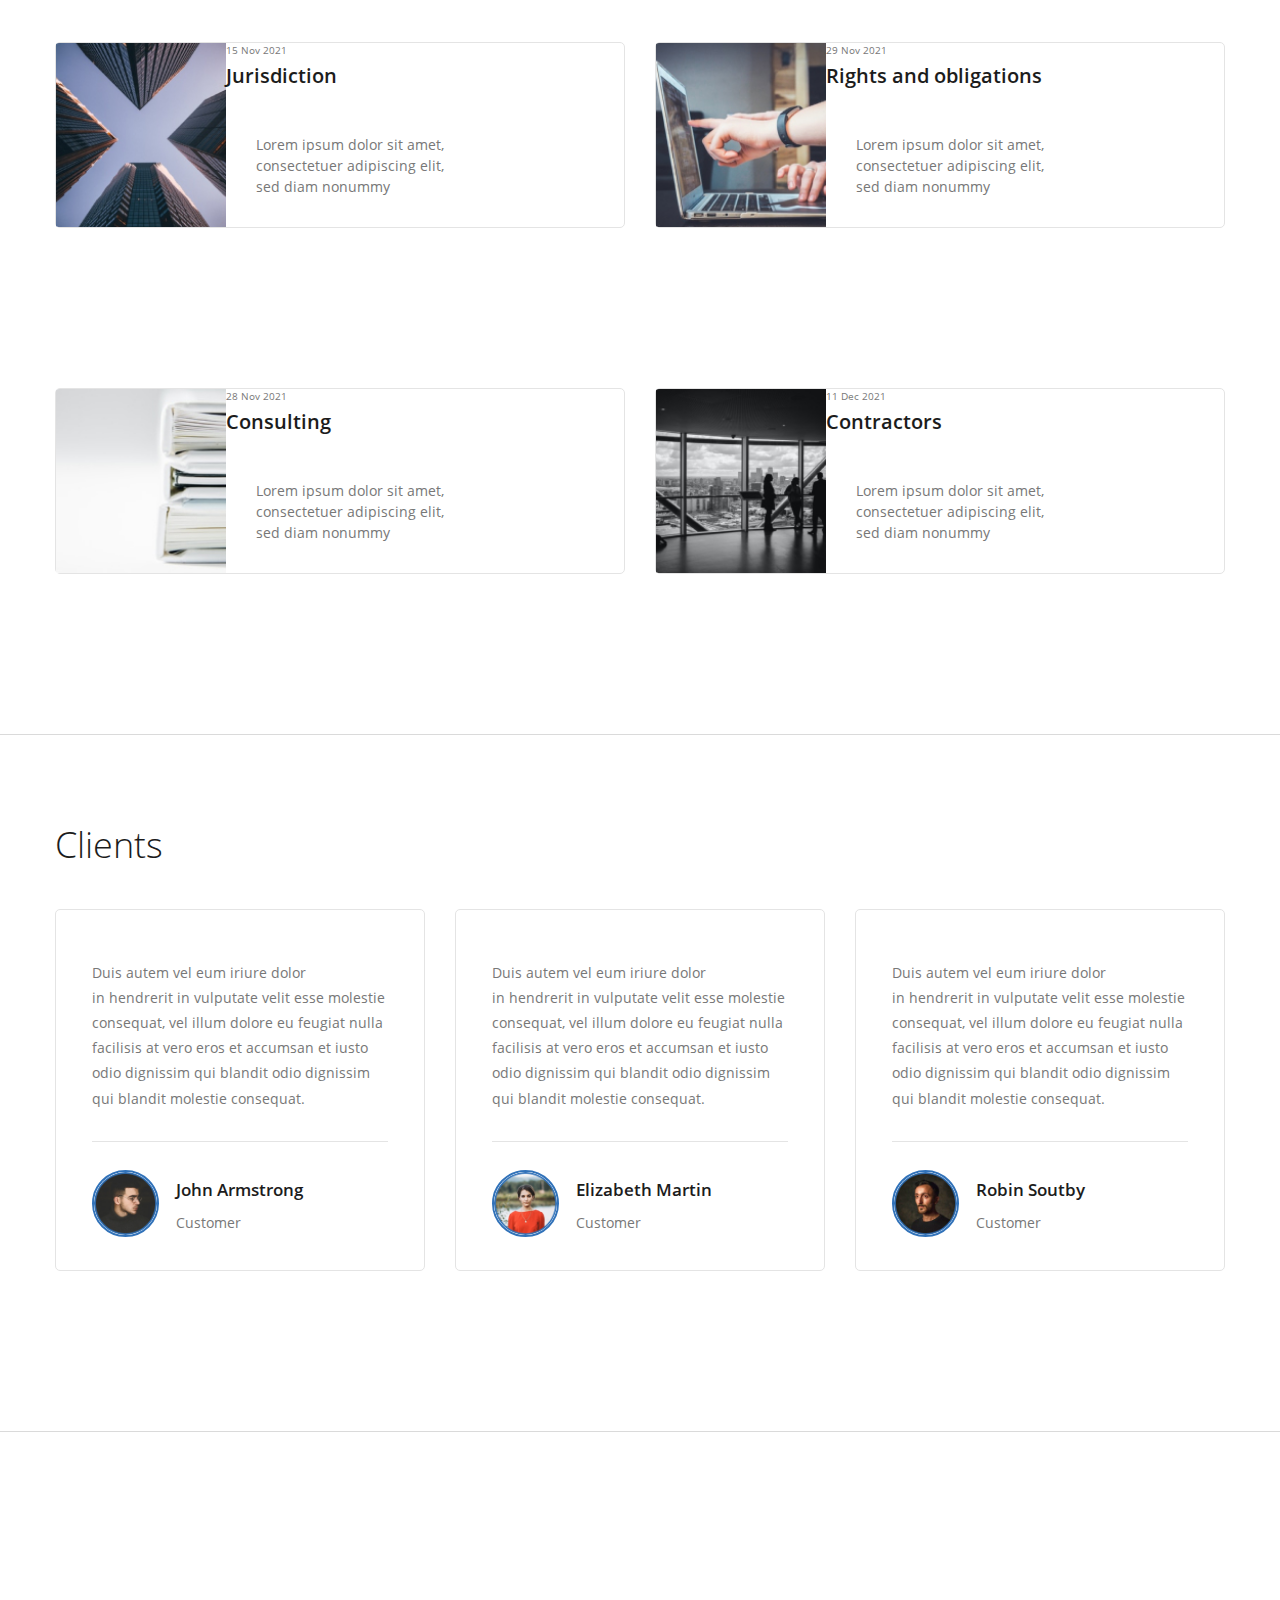
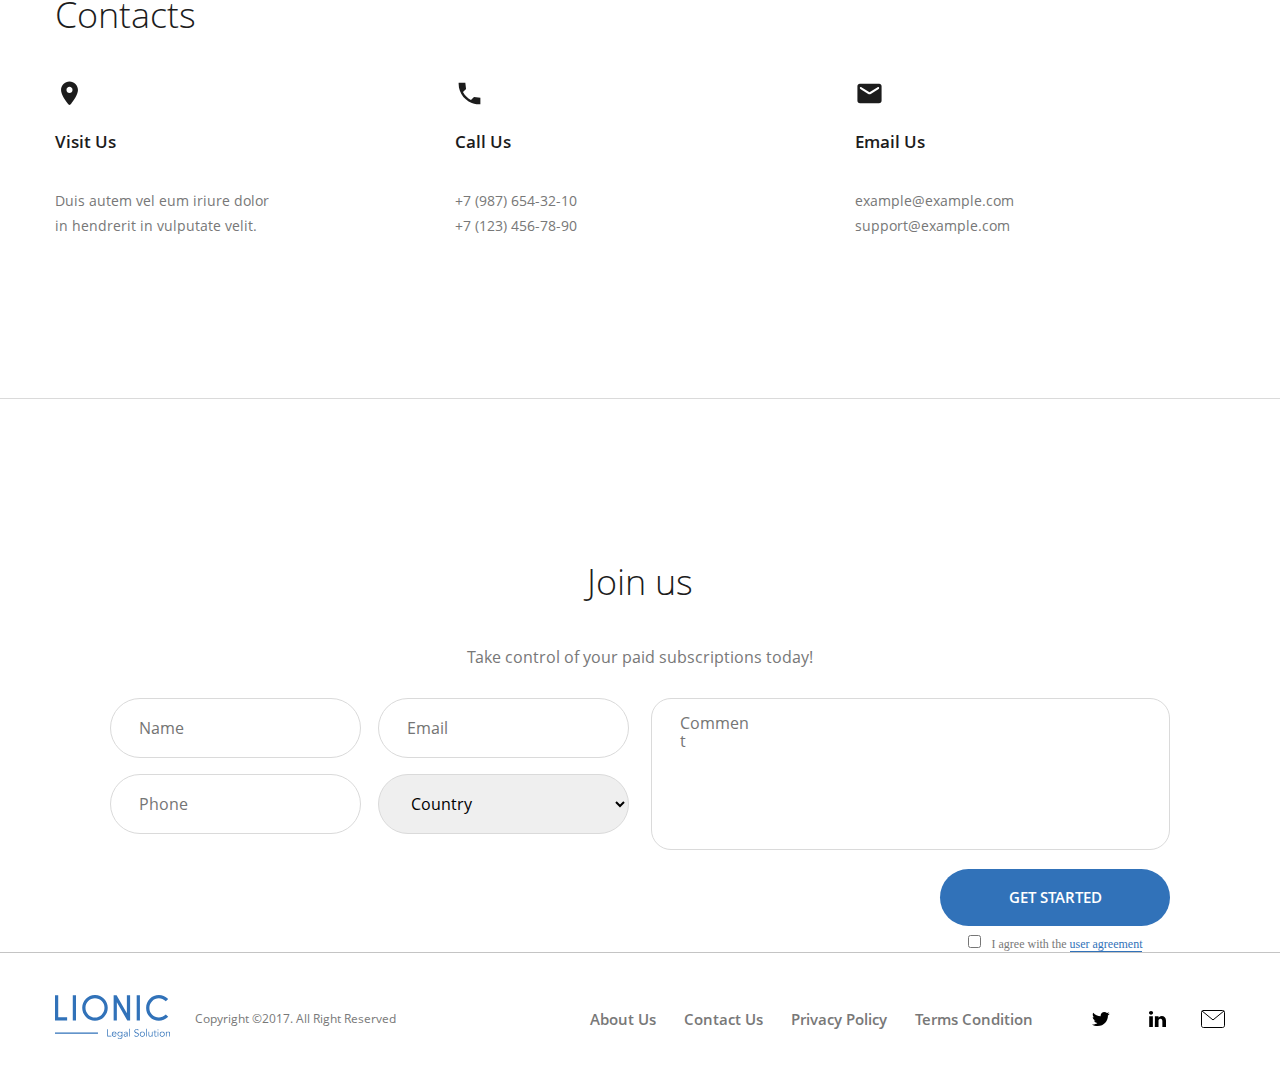
==== commit cb6636e3: "Добавила transition" ====
--- a/Lionic/index.html
+++ b/Lionic/index.html
@@ -92,7 +92,7 @@
                 <ul class="services-items list-reset flex">
                     <li class="services-item flex">
                         <svg class="services-item-icon" width="68" height="66" viewBox="0 0 68 66" fill="none" xmlns="http://www.w3.org/2000/svg">
-                            <path d="M50.393 0.00398661C40.438 -0.212013 32.146 7.63799 31.9 17.512L31.776 22.483C31.742 23.839 32.833 24.973 34.2 25.003C35.567 25.032 36.713 23.947 36.746 22.591L36.871 17.62C37.049 10.471 43.062 4.77799 50.271 4.93399C57.478 5.09099 63.201 11.038 63.023 18.187C62.844 25.335 56.831 31.029 49.623 30.872L18.5 30.197C8.54499 29.981 0.252987 37.831 0.00698678 47.705C-0.240013 57.579 7.65099 65.78 17.607 65.995C27.562 66.211 35.854 58.362 36.1 48.488L36.223 43.572C36.257 42.215 35.166 41.082 33.799 41.052C32.432 41.022 31.286 42.108 31.252 43.464L31.129 48.38C30.951 55.529 24.938 61.222 17.729 61.066C10.522 60.909 4.79899 54.962 4.97699 47.813C5.15599 40.664 11.169 34.971 18.377 35.127L49.5 35.802C59.456 36.018 67.747 28.169 67.994 18.295C68.24 8.41999 60.349 0.219987 50.394 0.00498661L50.393 0.00398661Z" fill="#3172B9"/>
+                            <path d="M50.393 0.00398661C40.438 -0.212013 32.146 7.63799 31.9 17.512L31.776 22.483C31.742 23.839 32.833 24.973 34.2 25.003C35.567 25.032 36.713 23.947 36.746 22.591L36.871 17.62C37.049 10.471 43.062 4.77799 50.271 4.93399C57.478 5.09099 63.201 11.038 63.023 18.187C62.844 25.335 56.831 31.029 49.623 30.872L18.5 30.197C8.54499 29.981 0.252987 37.831 0.00698678 47.705C-0.240013 57.579 7.65099 65.78 17.607 65.995C27.562 66.211 35.854 58.362 36.1 48.488L36.223 43.572C36.257 42.215 35.166 41.082 33.799 41.052C32.432 41.022 31.286 42.108 31.252 43.464L31.129 48.38C30.951 55.529 24.938 61.222 17.729 61.066C10.522 60.909 4.79899 54.962 4.97699 47.813C5.15599 40.664 11.169 34.971 18.377 35.127L49.5 35.802C59.456 36.018 67.747 28.169 67.994 18.295C68.24 8.41999 60.349 0.219987 50.394 0.00498661L50.393 0.00398661Z"/>
                         </svg>
                         <h3 class="services-item-title">
                             Your Legacy
@@ -103,7 +103,7 @@
                     </li>
                     <li class="services-item flex">
                         <svg class="services-item-icon" width="86" height="64" viewBox="0 0 86 64" fill="none" xmlns="http://www.w3.org/2000/svg">
-                            <path d="M79.622 20.272C79.622 22.336 79.316 24.352 78.726 26.27H83.868C85.045 26.27 86 27.227 86 28.406C86 29.586 85.045 30.541 83.868 30.541H77.47C77.268 30.541 77.073 30.513 76.888 30.461C76.0053 31.9743 74.9311 33.3675 73.692 34.606L44.972 63.374C44.7741 63.5725 44.539 63.73 44.2802 63.8375C44.0213 63.9449 43.7438 64.0002 43.4635 64.0002C43.1832 64.0002 42.9057 63.9449 42.6468 63.8375C42.388 63.73 42.1529 63.5725 41.955 63.374L13.233 34.606C12.1963 33.5688 11.2752 32.422 10.486 31.186C10.315 31.23 10.136 31.254 9.95 31.254H2.132C1.85176 31.2537 1.57431 31.1983 1.31551 31.0908C1.0567 30.9833 0.821595 30.8259 0.623621 30.6276C0.425646 30.4292 0.268677 30.1938 0.161676 29.9348C0.0546755 29.6758 -0.000261829 29.3983 9.38171e-07 29.118C9.38171e-07 27.938 0.955001 26.982 2.132 26.982H8.447C5.965 19.861 7.56 11.618 13.233 5.93801C15.1066 4.05015 17.3363 2.55313 19.793 1.5338C22.2497 0.514473 24.8843 -0.00687342 27.544 1.15198e-05C32.95 1.15198e-05 38.034 2.10901 41.856 5.93801L43.463 7.54701L45.07 5.93701C46.9438 4.04921 49.1737 2.55231 51.6306 1.53315C54.0874 0.513987 56.7222 -0.0071368 59.382 1.15198e-05C62.0417 -0.00681806 64.6763 0.514553 67.133 1.53388C69.5896 2.55321 71.8194 4.0502 73.693 5.93801C75.5791 7.8172 77.0741 10.0515 78.0918 12.5117C79.1094 14.972 79.6295 17.6096 79.622 20.272ZM70.678 8.95701C69.1987 7.46697 67.4383 6.28548 65.4989 5.48108C63.5595 4.67667 61.4796 4.26536 59.38 4.27101C57.2807 4.26563 55.2012 4.67706 53.2622 5.48146C51.3231 6.28586 49.563 7.46721 48.084 8.95701L44.969 12.077C44.7713 12.2754 44.5364 12.4329 44.2777 12.5403C44.019 12.6478 43.7416 12.7031 43.4615 12.7031C43.1814 12.7031 42.904 12.6478 42.6453 12.5403C42.3866 12.4329 42.1517 12.2754 41.954 12.077L38.84 8.95701C37.3608 7.46718 35.6005 6.28582 33.6613 5.48142C31.7221 4.67703 29.6424 4.26561 27.543 4.27101C25.4437 4.26546 23.3642 4.67682 21.4251 5.48123C19.486 6.28564 17.7259 7.46708 16.247 8.95701C11.173 14.04 10.232 21.718 13.425 27.763H28.236L33.538 16.479C33.783 15.959 34.277 15.634 34.891 15.663C35.1717 15.6764 35.4421 15.7726 35.6681 15.9396C35.8942 16.1065 36.0657 16.3367 36.161 16.601L44.051 38.487L50.542 20.168C50.6364 19.9007 50.8086 19.6678 51.0365 19.4992C51.2643 19.3306 51.5374 19.2341 51.8206 19.2221C52.1038 19.21 52.3842 19.283 52.6255 19.4316C52.8669 19.5802 53.0583 19.7977 53.175 20.056L56.351 27.051H73.852C76.612 21.125 75.554 13.842 70.677 8.95701H70.678ZM16.248 31.586L43.463 58.844L70.678 31.586C71.2253 31.038 71.7323 30.4512 72.195 29.83H55.736C55.179 29.83 54.373 29.573 54.143 29.064L52.046 24.444L45.404 43.189C45.204 43.755 44.67 44.135 44.069 44.136H44.066C43.466 44.136 42.933 43.76 42.729 43.196L34.653 20.798L30.426 29.794C30.192 30.292 29.99 30.541 29.439 30.541H15.293C15.593 30.901 15.912 31.249 16.248 31.586Z" fill="#3172B9"/>
+                            <path d="M79.622 20.272C79.622 22.336 79.316 24.352 78.726 26.27H83.868C85.045 26.27 86 27.227 86 28.406C86 29.586 85.045 30.541 83.868 30.541H77.47C77.268 30.541 77.073 30.513 76.888 30.461C76.0053 31.9743 74.9311 33.3675 73.692 34.606L44.972 63.374C44.7741 63.5725 44.539 63.73 44.2802 63.8375C44.0213 63.9449 43.7438 64.0002 43.4635 64.0002C43.1832 64.0002 42.9057 63.9449 42.6468 63.8375C42.388 63.73 42.1529 63.5725 41.955 63.374L13.233 34.606C12.1963 33.5688 11.2752 32.422 10.486 31.186C10.315 31.23 10.136 31.254 9.95 31.254H2.132C1.85176 31.2537 1.57431 31.1983 1.31551 31.0908C1.0567 30.9833 0.821595 30.8259 0.623621 30.6276C0.425646 30.4292 0.268677 30.1938 0.161676 29.9348C0.0546755 29.6758 -0.000261829 29.3983 9.38171e-07 29.118C9.38171e-07 27.938 0.955001 26.982 2.132 26.982H8.447C5.965 19.861 7.56 11.618 13.233 5.93801C15.1066 4.05015 17.3363 2.55313 19.793 1.5338C22.2497 0.514473 24.8843 -0.00687342 27.544 1.15198e-05C32.95 1.15198e-05 38.034 2.10901 41.856 5.93801L43.463 7.54701L45.07 5.93701C46.9438 4.04921 49.1737 2.55231 51.6306 1.53315C54.0874 0.513987 56.7222 -0.0071368 59.382 1.15198e-05C62.0417 -0.00681806 64.6763 0.514553 67.133 1.53388C69.5896 2.55321 71.8194 4.0502 73.693 5.93801C75.5791 7.8172 77.0741 10.0515 78.0918 12.5117C79.1094 14.972 79.6295 17.6096 79.622 20.272ZM70.678 8.95701C69.1987 7.46697 67.4383 6.28548 65.4989 5.48108C63.5595 4.67667 61.4796 4.26536 59.38 4.27101C57.2807 4.26563 55.2012 4.67706 53.2622 5.48146C51.3231 6.28586 49.563 7.46721 48.084 8.95701L44.969 12.077C44.7713 12.2754 44.5364 12.4329 44.2777 12.5403C44.019 12.6478 43.7416 12.7031 43.4615 12.7031C43.1814 12.7031 42.904 12.6478 42.6453 12.5403C42.3866 12.4329 42.1517 12.2754 41.954 12.077L38.84 8.95701C37.3608 7.46718 35.6005 6.28582 33.6613 5.48142C31.7221 4.67703 29.6424 4.26561 27.543 4.27101C25.4437 4.26546 23.3642 4.67682 21.4251 5.48123C19.486 6.28564 17.7259 7.46708 16.247 8.95701C11.173 14.04 10.232 21.718 13.425 27.763H28.236L33.538 16.479C33.783 15.959 34.277 15.634 34.891 15.663C35.1717 15.6764 35.4421 15.7726 35.6681 15.9396C35.8942 16.1065 36.0657 16.3367 36.161 16.601L44.051 38.487L50.542 20.168C50.6364 19.9007 50.8086 19.6678 51.0365 19.4992C51.2643 19.3306 51.5374 19.2341 51.8206 19.2221C52.1038 19.21 52.3842 19.283 52.6255 19.4316C52.8669 19.5802 53.0583 19.7977 53.175 20.056L56.351 27.051H73.852C76.612 21.125 75.554 13.842 70.677 8.95701H70.678ZM16.248 31.586L43.463 58.844L70.678 31.586C71.2253 31.038 71.7323 30.4512 72.195 29.83H55.736C55.179 29.83 54.373 29.573 54.143 29.064L52.046 24.444L45.404 43.189C45.204 43.755 44.67 44.135 44.069 44.136H44.066C43.466 44.136 42.933 43.76 42.729 43.196L34.653 20.798L30.426 29.794C30.192 30.292 29.99 30.541 29.439 30.541H15.293C15.593 30.901 15.912 31.249 16.248 31.586Z"/>
                         </svg>  
                         <h3 class="services-item-title">
                             Your Health
@@ -114,7 +114,7 @@
                     </li>
                     <li class="services-item flex">
                         <svg class="services-item-icon" width="64" height="64" viewBox="0 0 64 64" fill="none" xmlns="http://www.w3.org/2000/svg">
-                            <path d="M63.8101 15.073L53.3321 48.146L53.5791 48.926C53.7393 49.4264 53.7986 49.9537 53.7536 50.4772C53.7086 51.0008 53.5603 51.5102 53.3171 51.976C52.9241 52.732 52.3171 53.329 51.5701 53.704L51.5611 53.737L49.1941 61.207C48.8722 62.2171 48.1632 63.0585 47.2223 63.5469C46.2815 64.0354 45.1853 64.131 44.1741 63.813L32.0001 59.957L19.8261 63.813C18.8148 64.131 17.7187 64.0354 16.7778 63.5469C15.8369 63.0585 15.1279 62.2171 14.8061 61.207L0.188058 15.074C0.0280711 14.5735 -0.0310613 14.0462 0.0140824 13.5227C0.0592262 12.9991 0.20775 12.4897 0.451058 12.024C0.69167 11.5566 1.02267 11.1416 1.42487 10.8031C1.82706 10.4646 2.29245 10.2093 2.79406 10.052L33.9431 0.187C34.9542 -0.131631 36.0504 -0.0363451 36.9915 0.451969C37.9325 0.940283 38.6415 1.78178 38.9631 2.792L39.0401 3.034C39.0491 3.036 39.0581 3.037 39.0661 3.04L61.2061 10.053C61.7073 10.2103 62.1723 10.4654 62.5743 10.8035C62.9763 11.1417 63.3073 11.5561 63.5481 12.023C64.0401 12.973 64.1331 14.055 63.8101 15.073ZM48.4441 54.75L36.4161 58.559L44.9781 61.271C45.3153 61.3777 45.6811 61.3463 45.9951 61.1835C46.3092 61.0208 46.5458 60.7401 46.6531 60.403L48.4441 54.75ZM51.0371 49.732L36.4211 3.598C36.3142 3.26106 36.078 2.98029 35.7644 2.81736C35.4507 2.65442 35.0852 2.62264 34.7481 2.729L3.60006 12.595C3.26006 12.702 2.98306 12.935 2.81906 13.252C2.73787 13.4073 2.68829 13.5771 2.67319 13.7517C2.65808 13.9263 2.67775 14.1021 2.73106 14.269L17.3471 60.402C17.5691 61.103 18.3201 61.492 19.0211 61.271L31.5611 57.299C31.5891 57.289 31.6171 57.279 31.6461 57.272L50.1691 51.405C50.5091 51.298 50.7861 51.065 50.9491 50.748C51.1141 50.432 51.1451 50.071 51.0371 49.731V49.732ZM48.4971 32.885L53.4461 17.265L42.4451 13.781L48.4971 32.885ZM61.1801 13.25C61.0998 13.0945 60.9896 12.9565 60.8557 12.8439C60.7218 12.7313 60.567 12.6464 60.4001 12.594L40.0231 6.14L41.4691 10.701C41.5571 10.711 41.6451 10.729 41.7321 10.757L54.2501 14.722C54.5841 14.8269 54.894 14.9969 55.1619 15.2223C55.4299 15.4477 55.6505 15.7239 55.8111 16.035C55.9734 16.3456 56.0726 16.6852 56.1028 17.0344C56.133 17.3835 56.0937 17.7352 55.9871 18.069L49.8951 37.297L51.9331 43.731L61.2681 14.267C61.3751 13.927 61.3441 13.567 61.1801 13.25ZM30.9401 23.336C31.5152 23.6323 32.0259 24.0398 32.4425 24.5349C32.8591 25.0299 33.1733 25.6027 33.3671 26.22C33.5725 26.8654 33.633 27.5483 33.5443 28.2198C33.4557 28.8913 33.22 29.535 32.8541 30.105L29.6411 35.126C29.3916 35.5142 29.0489 35.8336 28.6441 36.0552C28.2393 36.2767 27.7855 36.3932 27.3241 36.394C26.9701 36.394 26.6161 36.326 26.2841 36.19L20.7651 33.936C20.1378 33.6806 19.5745 33.29 19.1154 32.792C18.6563 32.2941 18.3127 31.701 18.1091 31.055C17.9119 30.4388 17.8389 29.7897 17.8943 29.1451C17.9498 28.5006 18.1326 27.8734 18.4321 27.3C18.7284 26.7249 19.1359 26.2142 19.631 25.7976C20.126 25.3811 20.6988 25.0668 21.3161 24.873C22.3839 24.5378 23.5338 24.5745 24.5781 24.977C25.1998 24.0462 26.1189 23.3539 27.1851 23.013C27.8013 22.8161 28.4504 22.7433 29.0949 22.7987C29.7394 22.8541 30.3665 23.0368 30.9401 23.336ZM30.8251 27.025C30.7361 26.742 30.5919 26.4795 30.4009 26.2526C30.2098 26.0257 29.9757 25.8389 29.7121 25.703C29.4491 25.5656 29.1615 25.4818 28.8659 25.4564C28.5703 25.431 28.2726 25.4645 27.9901 25.555C27.6178 25.6716 27.2823 25.8833 27.0168 26.1692C26.7513 26.455 26.565 26.8051 26.4761 27.185C26.4221 27.4083 26.3114 27.6139 26.1547 27.7819C25.998 27.9499 25.8006 28.0747 25.5816 28.1441C25.3626 28.2135 25.1294 28.2251 24.9045 28.178C24.6797 28.1309 24.4708 28.0265 24.2981 27.875C24.0064 27.6158 23.6523 27.4371 23.2705 27.3565C22.8888 27.2758 22.4926 27.296 22.1211 27.415C21.838 27.5042 21.5755 27.6487 21.3488 27.8401C21.122 28.0315 20.9355 28.266 20.8001 28.53C20.6627 28.793 20.5789 29.0806 20.5535 29.3762C20.5281 29.6718 20.5616 29.9694 20.6521 30.252C20.8271 30.805 21.2371 31.249 21.7751 31.469L27.2931 33.723C27.3114 33.731 27.3322 33.7317 27.3511 33.725C27.3696 33.7194 27.3856 33.7074 27.3961 33.691L30.6091 28.669C30.9231 28.179 31.0021 27.581 30.8261 27.027L30.8251 27.025ZM44.1721 40.932C44.2788 41.2656 44.3183 41.6171 44.2882 41.966C44.2582 42.315 44.1592 42.6545 43.9971 42.965C43.8365 43.2764 43.6158 43.5529 43.3477 43.7785C43.0796 44.004 42.7694 44.1742 42.4351 44.279L21.2401 50.994C20.5659 51.2062 19.835 51.1426 19.2077 50.817C18.5803 50.4914 18.1076 49.9305 17.8931 49.257L8.01306 18.07C7.90624 17.7362 7.8667 17.3846 7.89674 17.0355C7.92678 16.6863 8.0258 16.3466 8.18806 16.036C8.34862 15.7249 8.56923 15.4487 8.83717 15.2233C9.1051 14.9979 9.41503 14.8279 9.74906 14.723L30.9451 8.009C31.6194 7.79619 32.3506 7.85955 32.9782 8.18519C33.6059 8.51083 34.0788 9.07215 34.2931 9.746L44.1721 40.932ZM41.6301 41.737L31.7501 10.551L21.9781 13.645L10.5531 17.264L20.4331 48.45L41.6301 41.737Z" fill="#3172B9"/>                            
+                            <path d="M63.8101 15.073L53.3321 48.146L53.5791 48.926C53.7393 49.4264 53.7986 49.9537 53.7536 50.4772C53.7086 51.0008 53.5603 51.5102 53.3171 51.976C52.9241 52.732 52.3171 53.329 51.5701 53.704L51.5611 53.737L49.1941 61.207C48.8722 62.2171 48.1632 63.0585 47.2223 63.5469C46.2815 64.0354 45.1853 64.131 44.1741 63.813L32.0001 59.957L19.8261 63.813C18.8148 64.131 17.7187 64.0354 16.7778 63.5469C15.8369 63.0585 15.1279 62.2171 14.8061 61.207L0.188058 15.074C0.0280711 14.5735 -0.0310613 14.0462 0.0140824 13.5227C0.0592262 12.9991 0.20775 12.4897 0.451058 12.024C0.69167 11.5566 1.02267 11.1416 1.42487 10.8031C1.82706 10.4646 2.29245 10.2093 2.79406 10.052L33.9431 0.187C34.9542 -0.131631 36.0504 -0.0363451 36.9915 0.451969C37.9325 0.940283 38.6415 1.78178 38.9631 2.792L39.0401 3.034C39.0491 3.036 39.0581 3.037 39.0661 3.04L61.2061 10.053C61.7073 10.2103 62.1723 10.4654 62.5743 10.8035C62.9763 11.1417 63.3073 11.5561 63.5481 12.023C64.0401 12.973 64.1331 14.055 63.8101 15.073ZM48.4441 54.75L36.4161 58.559L44.9781 61.271C45.3153 61.3777 45.6811 61.3463 45.9951 61.1835C46.3092 61.0208 46.5458 60.7401 46.6531 60.403L48.4441 54.75ZM51.0371 49.732L36.4211 3.598C36.3142 3.26106 36.078 2.98029 35.7644 2.81736C35.4507 2.65442 35.0852 2.62264 34.7481 2.729L3.60006 12.595C3.26006 12.702 2.98306 12.935 2.81906 13.252C2.73787 13.4073 2.68829 13.5771 2.67319 13.7517C2.65808 13.9263 2.67775 14.1021 2.73106 14.269L17.3471 60.402C17.5691 61.103 18.3201 61.492 19.0211 61.271L31.5611 57.299C31.5891 57.289 31.6171 57.279 31.6461 57.272L50.1691 51.405C50.5091 51.298 50.7861 51.065 50.9491 50.748C51.1141 50.432 51.1451 50.071 51.0371 49.731V49.732ZM48.4971 32.885L53.4461 17.265L42.4451 13.781L48.4971 32.885ZM61.1801 13.25C61.0998 13.0945 60.9896 12.9565 60.8557 12.8439C60.7218 12.7313 60.567 12.6464 60.4001 12.594L40.0231 6.14L41.4691 10.701C41.5571 10.711 41.6451 10.729 41.7321 10.757L54.2501 14.722C54.5841 14.8269 54.894 14.9969 55.1619 15.2223C55.4299 15.4477 55.6505 15.7239 55.8111 16.035C55.9734 16.3456 56.0726 16.6852 56.1028 17.0344C56.133 17.3835 56.0937 17.7352 55.9871 18.069L49.8951 37.297L51.9331 43.731L61.2681 14.267C61.3751 13.927 61.3441 13.567 61.1801 13.25ZM30.9401 23.336C31.5152 23.6323 32.0259 24.0398 32.4425 24.5349C32.8591 25.0299 33.1733 25.6027 33.3671 26.22C33.5725 26.8654 33.633 27.5483 33.5443 28.2198C33.4557 28.8913 33.22 29.535 32.8541 30.105L29.6411 35.126C29.3916 35.5142 29.0489 35.8336 28.6441 36.0552C28.2393 36.2767 27.7855 36.3932 27.3241 36.394C26.9701 36.394 26.6161 36.326 26.2841 36.19L20.7651 33.936C20.1378 33.6806 19.5745 33.29 19.1154 32.792C18.6563 32.2941 18.3127 31.701 18.1091 31.055C17.9119 30.4388 17.8389 29.7897 17.8943 29.1451C17.9498 28.5006 18.1326 27.8734 18.4321 27.3C18.7284 26.7249 19.1359 26.2142 19.631 25.7976C20.126 25.3811 20.6988 25.0668 21.3161 24.873C22.3839 24.5378 23.5338 24.5745 24.5781 24.977C25.1998 24.0462 26.1189 23.3539 27.1851 23.013C27.8013 22.8161 28.4504 22.7433 29.0949 22.7987C29.7394 22.8541 30.3665 23.0368 30.9401 23.336ZM30.8251 27.025C30.7361 26.742 30.5919 26.4795 30.4009 26.2526C30.2098 26.0257 29.9757 25.8389 29.7121 25.703C29.4491 25.5656 29.1615 25.4818 28.8659 25.4564C28.5703 25.431 28.2726 25.4645 27.9901 25.555C27.6178 25.6716 27.2823 25.8833 27.0168 26.1692C26.7513 26.455 26.565 26.8051 26.4761 27.185C26.4221 27.4083 26.3114 27.6139 26.1547 27.7819C25.998 27.9499 25.8006 28.0747 25.5816 28.1441C25.3626 28.2135 25.1294 28.2251 24.9045 28.178C24.6797 28.1309 24.4708 28.0265 24.2981 27.875C24.0064 27.6158 23.6523 27.4371 23.2705 27.3565C22.8888 27.2758 22.4926 27.296 22.1211 27.415C21.838 27.5042 21.5755 27.6487 21.3488 27.8401C21.122 28.0315 20.9355 28.266 20.8001 28.53C20.6627 28.793 20.5789 29.0806 20.5535 29.3762C20.5281 29.6718 20.5616 29.9694 20.6521 30.252C20.8271 30.805 21.2371 31.249 21.7751 31.469L27.2931 33.723C27.3114 33.731 27.3322 33.7317 27.3511 33.725C27.3696 33.7194 27.3856 33.7074 27.3961 33.691L30.6091 28.669C30.9231 28.179 31.0021 27.581 30.8261 27.027L30.8251 27.025ZM44.1721 40.932C44.2788 41.2656 44.3183 41.6171 44.2882 41.966C44.2582 42.315 44.1592 42.6545 43.9971 42.965C43.8365 43.2764 43.6158 43.5529 43.3477 43.7785C43.0796 44.004 42.7694 44.1742 42.4351 44.279L21.2401 50.994C20.5659 51.2062 19.835 51.1426 19.2077 50.817C18.5803 50.4914 18.1076 49.9305 17.8931 49.257L8.01306 18.07C7.90624 17.7362 7.8667 17.3846 7.89674 17.0355C7.92678 16.6863 8.0258 16.3466 8.18806 16.036C8.34862 15.7249 8.56923 15.4487 8.83717 15.2233C9.1051 14.9979 9.41503 14.8279 9.74906 14.723L30.9451 8.009C31.6194 7.79619 32.3506 7.85955 32.9782 8.18519C33.6059 8.51083 34.0788 9.07215 34.2931 9.746L44.1721 40.932ZM41.6301 41.737L31.7501 10.551L21.9781 13.645L10.5531 17.264L20.4331 48.45L41.6301 41.737Z"/>                            
                         </svg>   
                         <h3 class="services-item-title">
                             Funeral &amp;&nbsp;Memorial
@@ -125,7 +125,7 @@
                     </li>
                     <li class="services-item flex">
                         <svg class="services-item-icon" width="65" height="65" viewBox="0 0 65 65" fill="none" xmlns="http://www.w3.org/2000/svg">
-                            <path d="M63.131 51.506C64.3269 52.7045 64.9985 54.3285 64.9985 56.0215C64.9985 57.7146 64.3269 59.3385 63.131 60.537L60.54 63.13C59.9482 63.7249 59.2442 64.1965 58.4689 64.5175C57.6935 64.8385 56.8622 65.0025 56.023 65C55.184 65.0024 54.3529 64.8384 53.5777 64.5174C52.8025 64.1964 52.0987 63.7249 51.507 63.13L30.988 42.613L28.126 45.475C28.2028 46.397 28.077 47.3246 27.7574 48.1928C27.4378 49.061 26.9322 49.8488 26.276 50.501L23.55 53.227C22.9583 53.8218 22.2545 54.2934 21.4793 54.6143C20.7042 54.9353 19.873 55.0994 19.034 55.097C18.1952 55.0993 17.3642 54.9352 16.5892 54.6142C15.8142 54.2932 15.1106 53.8217 14.519 53.227L1.86503 40.575C0.66925 39.3767 -0.00231934 37.7529 -0.00231934 36.06C-0.00231934 34.3671 0.66925 32.7434 1.86503 31.545L4.59103 28.819C5.24326 28.1629 6.03107 27.6573 6.89928 27.3377C7.76748 27.0182 8.69507 26.8923 9.61703 26.969L26.97 9.61902C26.8953 8.69769 27.0219 7.77112 27.341 6.90358C27.6601 6.03605 28.1641 5.24832 28.818 4.59502L31.543 1.87002C32.1347 1.27539 32.8383 0.803958 33.6133 0.48298C34.3883 0.162003 35.2192 -0.00214761 36.058 2.1214e-05C37.764 2.1214e-05 39.368 0.664021 40.574 1.87002L53.227 14.522C54.4226 15.7205 55.094 17.3442 55.094 19.037C55.094 20.7298 54.4226 22.3536 53.227 23.552L50.502 26.278C49.8497 26.9342 49.0617 27.4398 48.1933 27.7594C47.3249 28.079 46.3972 28.2048 45.475 28.128L42.613 30.99L63.131 51.506ZM31.164 35.784L35.783 31.165L39.243 27.705L44.398 22.551L44.798 22.951C45.126 23.279 45.556 23.443 45.986 23.443C46.416 23.443 46.846 23.279 47.175 22.951L49.9 20.226C50.0561 20.07 50.1798 19.8848 50.2643 19.681C50.3487 19.4771 50.3922 19.2587 50.3922 19.038C50.3922 18.8174 50.3487 18.5989 50.2643 18.3951C50.1798 18.1912 50.0561 18.006 49.9 17.85L37.246 5.19702C37.0901 5.04084 36.905 4.91699 36.7011 4.83256C36.4972 4.74813 36.2787 4.70479 36.058 4.70502C35.628 4.70502 35.198 4.86902 34.87 5.19702L32.144 7.92202C31.9879 8.07804 31.864 8.26332 31.7794 8.46725C31.6949 8.67118 31.6514 8.88977 31.6514 9.11052C31.6514 9.33128 31.6949 9.54987 31.7794 9.7538C31.864 9.95773 31.9879 10.143 32.144 10.299L32.544 10.699L10.694 32.546L10.294 32.146C10.1381 31.9898 9.95296 31.866 9.74909 31.7816C9.54523 31.6971 9.32669 31.6538 9.10603 31.654C8.67603 31.654 8.24603 31.818 7.91803 32.146L5.19303 34.87C5.03701 35.026 4.91325 35.2112 4.82881 35.4151C4.74437 35.6189 4.70091 35.8374 4.70091 36.058C4.70091 36.2787 4.74437 36.4971 4.82881 36.701C4.91325 36.9048 5.03701 37.09 5.19303 37.246L17.846 49.9C18.174 50.228 18.604 50.392 19.034 50.392C19.464 50.392 19.894 50.228 20.223 49.9L22.948 47.175C23.1042 47.019 23.2281 46.8337 23.3126 46.6298C23.3971 46.4259 23.4407 46.2073 23.4407 45.9865C23.4407 45.7658 23.3971 45.5472 23.3126 45.3433C23.2281 45.1393 23.1042 44.954 22.948 44.798L22.548 44.398L27.703 39.244L31.164 35.784ZM59.804 54.834L39.285 34.317L34.315 39.287L54.835 59.803C55.162 60.131 55.593 60.295 56.023 60.295C56.453 60.295 56.883 60.131 57.211 59.803L59.804 57.21C59.9601 57.054 60.0838 56.8688 60.1683 56.665C60.2527 56.4611 60.2962 56.2427 60.2962 56.022C60.2962 55.8014 60.2527 55.5829 60.1683 55.3791C60.0838 55.1752 59.9601 54.99 59.804 54.834Z" fill="#3172B9"/>
+                            <path d="M63.131 51.506C64.3269 52.7045 64.9985 54.3285 64.9985 56.0215C64.9985 57.7146 64.3269 59.3385 63.131 60.537L60.54 63.13C59.9482 63.7249 59.2442 64.1965 58.4689 64.5175C57.6935 64.8385 56.8622 65.0025 56.023 65C55.184 65.0024 54.3529 64.8384 53.5777 64.5174C52.8025 64.1964 52.0987 63.7249 51.507 63.13L30.988 42.613L28.126 45.475C28.2028 46.397 28.077 47.3246 27.7574 48.1928C27.4378 49.061 26.9322 49.8488 26.276 50.501L23.55 53.227C22.9583 53.8218 22.2545 54.2934 21.4793 54.6143C20.7042 54.9353 19.873 55.0994 19.034 55.097C18.1952 55.0993 17.3642 54.9352 16.5892 54.6142C15.8142 54.2932 15.1106 53.8217 14.519 53.227L1.86503 40.575C0.66925 39.3767 -0.00231934 37.7529 -0.00231934 36.06C-0.00231934 34.3671 0.66925 32.7434 1.86503 31.545L4.59103 28.819C5.24326 28.1629 6.03107 27.6573 6.89928 27.3377C7.76748 27.0182 8.69507 26.8923 9.61703 26.969L26.97 9.61902C26.8953 8.69769 27.0219 7.77112 27.341 6.90358C27.6601 6.03605 28.1641 5.24832 28.818 4.59502L31.543 1.87002C32.1347 1.27539 32.8383 0.803958 33.6133 0.48298C34.3883 0.162003 35.2192 -0.00214761 36.058 2.1214e-05C37.764 2.1214e-05 39.368 0.664021 40.574 1.87002L53.227 14.522C54.4226 15.7205 55.094 17.3442 55.094 19.037C55.094 20.7298 54.4226 22.3536 53.227 23.552L50.502 26.278C49.8497 26.9342 49.0617 27.4398 48.1933 27.7594C47.3249 28.079 46.3972 28.2048 45.475 28.128L42.613 30.99L63.131 51.506ZM31.164 35.784L35.783 31.165L39.243 27.705L44.398 22.551L44.798 22.951C45.126 23.279 45.556 23.443 45.986 23.443C46.416 23.443 46.846 23.279 47.175 22.951L49.9 20.226C50.0561 20.07 50.1798 19.8848 50.2643 19.681C50.3487 19.4771 50.3922 19.2587 50.3922 19.038C50.3922 18.8174 50.3487 18.5989 50.2643 18.3951C50.1798 18.1912 50.0561 18.006 49.9 17.85L37.246 5.19702C37.0901 5.04084 36.905 4.91699 36.7011 4.83256C36.4972 4.74813 36.2787 4.70479 36.058 4.70502C35.628 4.70502 35.198 4.86902 34.87 5.19702L32.144 7.92202C31.9879 8.07804 31.864 8.26332 31.7794 8.46725C31.6949 8.67118 31.6514 8.88977 31.6514 9.11052C31.6514 9.33128 31.6949 9.54987 31.7794 9.7538C31.864 9.95773 31.9879 10.143 32.144 10.299L32.544 10.699L10.694 32.546L10.294 32.146C10.1381 31.9898 9.95296 31.866 9.74909 31.7816C9.54523 31.6971 9.32669 31.6538 9.10603 31.654C8.67603 31.654 8.24603 31.818 7.91803 32.146L5.19303 34.87C5.03701 35.026 4.91325 35.2112 4.82881 35.4151C4.74437 35.6189 4.70091 35.8374 4.70091 36.058C4.70091 36.2787 4.74437 36.4971 4.82881 36.701C4.91325 36.9048 5.03701 37.09 5.19303 37.246L17.846 49.9C18.174 50.228 18.604 50.392 19.034 50.392C19.464 50.392 19.894 50.228 20.223 49.9L22.948 47.175C23.1042 47.019 23.2281 46.8337 23.3126 46.6298C23.3971 46.4259 23.4407 46.2073 23.4407 45.9865C23.4407 45.7658 23.3971 45.5472 23.3126 45.3433C23.2281 45.1393 23.1042 44.954 22.948 44.798L22.548 44.398L27.703 39.244L31.164 35.784ZM59.804 54.834L39.285 34.317L34.315 39.287L54.835 59.803C55.162 60.131 55.593 60.295 56.023 60.295C56.453 60.295 56.883 60.131 57.211 59.803L59.804 57.21C59.9601 57.054 60.0838 56.8688 60.1683 56.665C60.2527 56.4611 60.2962 56.2427 60.2962 56.022C60.2962 55.8014 60.2527 55.5829 60.1683 55.3791C60.0838 55.1752 59.9601 54.99 59.804 54.834Z"/>
                         </svg> 
                         <h3 class="services-item-title">
                             Legal &amp;&nbsp;Financial
@@ -146,66 +146,74 @@
                 <ul class="articles-list list-reset flex">
                     <li class="articles-item">
                         <article class="blog-preview flex">
-                          <img src="img/blog-1.jpg" alt="Blog photo 1" class="blog-preview-image">
-                          <div class="blog-preview-text">
-                            <time class="blog-preview-time" datetime="2023-11-15 19:30">
-                                15 Nov 2021
-                            </time>
-                            <h3 class="blog-preview-title">
-                                Jurisdiction
-                            </h3>
-                            <p class="blog-preview-descr">
-                                Lorem ipsum dolor sit amet, consectetuer adipiscing elit, sed diam nonummy
-                            </p>
-                          </div> 
+                            <a class="blog-preview-link" href="#">
+                                <img src="img/blog-1.jpg" alt="Blog photo 1" class="blog-preview-image">
+                                <div class="blog-preview-text">
+                                  <time class="blog-preview-time" datetime="2023-11-15 19:30">
+                                      15 Nov 2021
+                                  </time>
+                                  <h3 class="blog-preview-title">
+                                      Jurisdiction
+                                  </h3>
+                                  <p class="blog-preview-descr">
+                                      Lorem ipsum dolor sit amet, consectetuer adipiscing elit, sed diam nonummy
+                                  </p>
+                                </div>
+                            </a> 
                         </article>
                     </li>
                     <li class="articles-item">
                         <article class="blog-preview flex">
-                          <img src="img/blog-2.jpg" alt="Blog photo 2" class="blog-preview-image">
-                          <div class="blog-preview-text">
-                            <time class="blog-preview-time" datetime="2023-11-15 19:30">
-                                29 Nov 2021
-                            </time>
-                            <h3 class="blog-preview-title">
-                                Rights and obligations
-                            </h3>
-                            <p class="blog-preview-descr">
-                                Lorem ipsum dolor sit amet, consectetuer adipiscing elit, sed diam nonummy
-                            </p>
-                          </div> 
+                            <a class="blog-preview-link" href="#">
+                                <img src="img/blog-2.jpg" alt="Blog photo 2" class="blog-preview-image">
+                                <div class="blog-preview-text">
+                                  <time class="blog-preview-time" datetime="2023-11-15 19:30">
+                                      29 Nov 2021
+                                  </time>
+                                  <h3 class="blog-preview-title">
+                                      Rights and obligations
+                                  </h3>
+                                  <p class="blog-preview-descr">
+                                      Lorem ipsum dolor sit amet, consectetuer adipiscing elit, sed diam nonummy
+                                  </p>
+                                </div> 
+                            </a>
                         </article>
                     </li>
                     <li class="articles-item">
                         <article class="blog-preview flex">
-                         <img src="img/blog-3.jpg" alt="Blog photo 3" class="blog-preview-image">
-                         <div class="blog-preview-text">
-                            <time class="blog-preview-time" datetime="2023-11-15 19:30">
-                                28 Nov 2021
-                            </time>
-                            <h3 class="blog-preview-title">
-                                Consulting
-                            </h3>
-                            <p class="blog-preview-descr">
-                                Lorem ipsum dolor sit amet, consectetuer adipiscing elit, sed diam nonummy
-                            </p>
-                         </div>   
+                            <a class="blog-preview-link" href="#">
+                                <img src="img/blog-3.jpg" alt="Blog photo 3" class="blog-preview-image">
+                                <div class="blog-preview-text">
+                                   <time class="blog-preview-time" datetime="2023-11-15 19:30">
+                                       28 Nov 2021
+                                   </time>
+                                   <h3 class="blog-preview-title">
+                                       Consulting
+                                   </h3>
+                                   <p class="blog-preview-descr">
+                                       Lorem ipsum dolor sit amet, consectetuer adipiscing elit, sed diam nonummy
+                                   </p>
+                                </div> 
+                            </a>  
                         </article>
                     </li>
                     <li class="articles-item">
                         <article class="blog-preview flex">
-                         <img src="img/blog-4.jpg" alt="Blog photo 4" class="blog-preview-image">
-                         <div class="blog-preview-text">
-                            <time class="blog-preview-time" datetime="2023-11-15 19:30">
-                                11 Dec 2021
-                            </time>
-                            <h3 class="blog-preview-title">
-                                Contractors
-                            </h3>
-                            <p class="blog-preview-descr">
-                                Lorem ipsum dolor sit amet, consectetuer adipiscing elit, sed diam nonummy
-                            </p>
-                         </div>   
+                            <a class="blog-preview-link" href="#">
+                                <img src="img/blog-4.jpg" alt="Blog photo 4" class="blog-preview-image">
+                                <div class="blog-preview-text">
+                                   <time class="blog-preview-time" datetime="2023-11-15 19:30">
+                                       11 Dec 2021
+                                   </time>
+                                   <h3 class="blog-preview-title">
+                                       Contractors
+                                   </h3>
+                                   <p class="blog-preview-descr">
+                                       Lorem ipsum dolor sit amet, consectetuer adipiscing elit, sed diam nonummy
+                                   </p>
+                                </div> 
+                            </a>  
                         </article>
                     </li>
                 </ul>
@@ -398,14 +406,38 @@
                 <ul class="list-reset social flex">
                     <li class="social-item">
                         <a href="#" class="social-link social-link-tw">
+                            <svg width="18" height="14" viewBox="0 0 18 14" fill="none" xmlns="http://www.w3.org/2000/svg">
+                                <g clip-path="url(#clip0_32_164)">
+                                <path d="M17.719 1.65632C17.0672 1.93749 16.3672 2.12756 15.6312 2.213C16.3824 1.77569 16.9578 1.08271 17.2295 0.257952C16.516 0.66998 15.7351 0.960048 14.9207 1.11556C14.258 0.428779 13.313 0 12.2675 0C10.2607 0 8.63311 1.58169 8.63311 3.53391C8.63311 3.81052 8.66516 4.08038 8.72676 4.33947C5.70575 4.19186 3.02744 2.78497 1.2347 0.647183C0.921659 1.16929 0.742478 1.77633 0.742478 2.42402C0.742478 3.64991 1.38427 4.73153 2.35946 5.36512C1.78217 5.34773 1.21754 5.19623 0.712779 4.9233V4.96795C0.712779 6.68033 1.96554 8.10817 3.6285 8.4329C3.32302 8.51427 3.00243 8.55679 2.67076 8.55679C2.43627 8.55679 2.20876 8.53521 1.98651 8.49457C2.44908 9.89809 3.7915 10.9197 5.38164 10.9486C4.13761 11.8967 2.57008 12.4619 0.867562 12.4619C0.574324 12.4619 0.284511 12.4449 0 12.4115C1.60887 13.4145 3.51914 14 5.57194 14C12.2576 14 15.914 8.61508 15.914 3.94522C15.914 3.79191 15.9105 3.63974 15.9029 3.48812C16.6153 2.98716 17.2303 2.36688 17.719 1.65632Z"/>
+                                </g>
+                                <defs>
+                                <clipPath id="clip0_32_164">
+                                <rect width="18" height="14" fill="white"/>
+                                </clipPath>
+                                </defs>
+                            </svg>                                
                         </a>
                     </li>
                     <li class="social-item">
                         <a href="#" class="social-link social-link-linkedin">
+                            <svg width="17" height="16" viewBox="0 0 17 16" fill="none" xmlns="http://www.w3.org/2000/svg">
+                                <g clip-path="url(#clip0_32_166)">
+                                <path d="M3.85973 15.999V5.20386H0.215035V15.999H3.85973ZM2.03785 3.72907C3.30882 3.72907 4.09994 2.90013 4.09994 1.86422C4.07626 0.804959 3.30887 -0.000976562 2.06197 -0.000976562C0.815269 -0.000976562 0 0.804975 0 1.86422C0 2.90018 0.790923 3.72907 2.01406 3.72907H2.03774H2.03785ZM5.87706 15.999H9.52175V9.97048C9.52175 9.64784 9.54543 9.32554 9.64168 9.0949C9.90516 8.45027 10.5049 7.78262 11.5117 7.78262C12.8305 7.78262 13.3582 8.77258 13.3582 10.2238V15.999H17.0026V9.8091C17.0026 6.49325 15.2045 4.95042 12.8065 4.95042C10.8404 4.95042 9.9771 6.03237 9.49751 6.76928H9.52184V5.20363H5.87714C5.92497 6.21659 5.87714 15.9988 5.87714 15.9988L5.87706 15.999Z"/>
+                                </g>
+                                <defs>
+                                <clipPath id="clip0_32_166">
+                                <rect width="17" height="16" fill="white"/>
+                                </clipPath>
+                                </defs>
+                            </svg>    
                         </a>
                     </li>
                     <li class="social-item">
                         <a href="#" class="social-link social-link-mail">
+                            <svg width="24" height="18" viewBox="0 0 24 18" fill="none" xmlns="http://www.w3.org/2000/svg">
+                                <path d="M2.4 0.5H21.6C22.6747 0.5 23.5 1.31855 23.5 2.25V15.75C23.5 16.6814 22.6747 17.5 21.6 17.5H2.4C1.32525 17.5 0.5 16.6814 0.5 15.75V2.25C0.5 1.31855 1.32525 0.5 2.4 0.5Z" stroke-linecap="round" stroke-linejoin="round"/>
+                                <path d="M22.8478 1.0625L12 9.93794L1.15222 1.0625" stroke-linecap="round" stroke-linejoin="round"/>
+                            </svg>                                
                         </a>
                     </li>
                 </ul>
--- a/Lionic/css/lionic.css
+++ b/Lionic/css/lionic.css
@@ -122,12 +122,46 @@
 }
 
 .header-link {
+    position: relative;
     font-weight: 600;
     color: #1c1c1c;
     font-size: 15px;
+    transition: color 0.3s ease-in-out;
+}
+
+.header-link:focus {
+    outline-offset: 2px;
+    outline: 1px solid #71A7E2;
+}
+
+.header-link:hover {
+    color: #71A7E2;
+}
+
+.header-link::after {
+    content: "";
+    position: absolute;
+    left: 0;
+    bottom: 0;
+    width: 100%;
+    height: 2px;
+    background-color: #3474BA;
+    opacity: 0;
+    transition: opacity 0.3s ease-in-out;
+}
+
+.header-link:active {
+    color: #3172B9;
+    outline: none;
+}
+
+.header-link:active::after {
+    opacity: 1;
 }
 
 .btn {
+    position: relative;
+    outline: none;
     font-weight: 600;
     font-size: 15px;
     text-transform: uppercase;
@@ -135,6 +169,37 @@
     background-color: #3172B9;
     color: #FFF;
     border-radius: 3px;
+    transition: background-color 0.3s ease-in-out;
+}
+
+.btn::after {
+    content: "";
+    position: absolute;
+    top: -3px;
+    right: -3px;
+    bottom: -3px;
+    left: -3px;
+    border-radius: inherit;
+    border: 1px solid #71A7E2;
+    outline: none;
+    opacity: 0;
+    transition: opacity 0.3s  ease-in-out;
+}
+
+.btn:focus::after {
+    opacity: 1;
+}
+
+.btn:hover {
+    background-color: #71A7E2;
+}
+
+.btn:active {
+    background-color: #0E3B6C;
+}
+
+.btn:active::after {
+    opacity: 0;
 }
 
 /*hero*/
@@ -217,6 +282,12 @@
     width: 270px;
     border-radius: 5px;
     border: 1px solid #E4E4E4;
+    transition: background-color 0.3s ease-in-out, border-color 0.3s ease-in-out;
+}
+
+.services-item:hover {
+    border-color: #3172B9;
+    background-color: #3172B9;
 }
 
 .services-item:not(:nth-child(4n)) {
@@ -225,6 +296,12 @@
 
 .services-item-icon {
     margin-bottom: 25px;
+    fill: #3172B9;
+    transition: fill 0.3s ease-in-out;
+}
+
+.services-item:hover .services-item-icon {
+    fill: #FFF;
 }
 
 .services-item-title {
@@ -234,6 +311,11 @@
     font-weight: 600;
     line-height: 130%; /* 26px */
     color: #1C1C1C;
+    transition: color 0.3s ease-in-out;
+}
+
+.services-item:hover .services-item-title {
+    color: #fff;
 }
 
 .services-item-desc {
@@ -243,6 +325,11 @@
     font-weight: 400;
     line-height: 150%; /* 21px */
     color: #787878;
+    transition: color 0.3s ease-in-out;
+}
+
+.services-item:hover .services-item-desc {
+    color: #FFF;
 }
 
 /*articles*/
@@ -270,20 +357,13 @@
     object-fit: cover;
 }
 
-.blog-preview-text {
-    padding: 30px;
-    font-size: 14px;
-    line-height: 150%; /* 21px */
-    color: #787878;
-    max-width: 250px;
-}
-
 .blog-preview-time {
     display: block;
     margin-bottom: 5px;
     font-size: 10px;
     line-height: 150%; /* 15px */
     color: #787878;
+    transition: color 0.3s ease-in-out;
 }
 
 .blog-preview-title {
@@ -292,10 +372,73 @@
     font-size: 20px;
     line-height: 130%; /* 26px */
     color: #1C1C1C;
+    transition: color 0.3s ease-in-out;
 }
 
 .blog-preview-descr {
     margin: 0;
+    padding: 30px;
+    font-size: 14px;
+    line-height: 150%; /* 21px */
+    color: #787878;
+    max-width: 250px;
+    transition: color 0.3s ease-in-out;
+}
+
+.blog-preview-link {
+    display: flex;
+    position: relative;
+    width: 100%;
+    transition: background-color 0.3s ease-in-out;
+}
+
+.blog-preview-link:focus {
+    background-color: #71A7E2;
+}
+
+.blog-preview-link:focus .blog-preview-title {
+    color: #FFF;
+}
+
+.blog-preview-link:focus .blog-preview-descr {
+    color: #FFF;
+}
+
+.blog-preview-link:focus .blog-preview-time {
+    color: #FFF;
+}
+
+
+.blog-preview-link:hover {
+    background-color: #3172B9;
+}
+
+.blog-preview-link:hover .blog-preview-title {
+    color: #FFF;
+}
+
+.blog-preview-link:hover .blog-preview-descr {
+    color: #FFF;
+}
+
+.blog-preview-link:hover .blog-preview-time {
+    color: #FFF;
+}
+
+.blog-preview-link:active {
+    background-color: #0E3B6C;
+}
+
+.blog-preview-link:active .blog-preview-title {
+    color: #FFF;
+}
+
+.blog-preview-link:active .blog-preview-descr {
+    color: #FFF;
+}
+
+.blog-preview-link:active .blog-preview-time {
+    color: #FFF;
 }
 
 
@@ -415,6 +558,20 @@
     font-size: 14px;
     line-height: 180%; /* 25.2px */
     color: #787878;
+    transition: color 0.3s ease-in-out;
+}
+
+.contacts-item-link:focus {
+    outline: 1px solid #71A7E2;
+}
+
+.contacts-item-link:hover {
+    color: #71A7E2;
+}
+
+.contacts-item-link:active {
+    outline: none;
+    color: #0E3B6C;
 }
 
 
@@ -472,6 +629,21 @@
     padding: 16px 28px;
     width: 251px;
     height: 60px;
+    transition: background-color 0.3s ease-in-out, border-color 0.3s ease-in-out;
+}
+
+.form-input:focus {
+    outline: none;
+    border-color: #71A7E2;
+    background-color: rgba(113, 167, 226, 0.20);
+}
+
+.form-input:hover {
+    border-color: #71A7E2;
+}
+
+.form-input:active {
+    border-color: #0E3B6C;
 }
 
 .form-select {
@@ -481,6 +653,21 @@
     padding: 16px 28px;
     width: 251px;
     height: 60px;
+    transition: background-color 0.3s ease-in-out, border-color 0.3s ease-in-out;
+}
+
+.form-select:focus {
+    outline: none;
+    border-color: #71A7E2;
+    background-color: rgba(113, 167, 226, 0.20);
+}
+
+.form-select:hover {
+    border-color: #71A7E2;
+}
+
+.form-select:active {
+    border-color: #0E3B6C;
 }
 
 .form-textarea {
@@ -491,6 +678,21 @@
     box-sizing: border-box;
     border-radius: 20px;
     border: 1px solid #DADADA;
+    transition: background-color 0.3s ease-in-out, border-color 0.3s ease-in-out;
+}
+
+.form-textarea:focus {
+    outline: none;
+    border-color: #71A7E2;
+    background-color: rgba(113, 167, 226, 0.20);
+}
+
+.form-textarea:hover {
+    border-color: #71A7E2;
+}
+
+.form-textarea:active {
+    border-color: #0E3B6C;
 }
 
 .form-btn {
@@ -566,29 +768,81 @@
     line-height: normal;
     color: #787878;
     font-weight: 600;
+    transition: color 0.3s ease-in-out;
+}
+
+
+.footer-link:focus {
+    outline-offset: 2px;
+    outline: 1px solid #71A7E2;
+}
+
+.footer-link:hover {
+    color: #71A7E2;
+}
+
+.footer-link::after {
+    content: "";
+    position: absolute;
+    left: 0;
+    bottom: 0;
+    width: 100%;
+    height: 2px;
+    background-color: #3474BA;
+    opacity: 0;
+    transition: opacity 0.3s ease-in-out;
+}
+
+.footer-link:active {
+    color: #3172B9;
+    outline: none;
+}
+
+.footer-link:active::after {
+    opacity: 1;
 }
 
 .social-link {
-    display: block;
+    display: flex;
+    align-items: center;
+    justify-content: center;
     width: 24px;
     height: 24px;
-    background-position: center;
-    background-repeat: no-repeat;
-    background-size: contain;
 }
 
 .social-item:not(:last-child) {
     margin-right: 32px;
 }
 
-.social-link-tw {
-    background-image: url("../img/twitterlogo.svg");
-}
-
-.social-link-linkedin {
-    background-image: url("../img/linkedinlogo.svg");
-}
-
-.social-link-mail {
-    background-image: url("../img/Group9.svg");
+.social-link svg {
+    fill: black;
+    transition: fill 0.3s ease-in-out, stroke 0.3s ease-in-out;
+}
+
+.social-link-mail svg {
+    fill: transparent;
+    stroke: black;
+}
+
+.social-link:focus {
+    outline-offset: 2px;
+    outline: 1px solid #71A7E2;
+}
+
+.social-link:hover svg {
+    fill: #71A7E2;
+}
+
+.social-link-mail:hover svg {
+    fill: transparent;
+    stroke: #71A7E2;
+}
+
+.social-link:active svg {
+    fill: #3172B9;
+}
+
+.social-link-mail:active svg {
+    fill: transparent;
+    stroke: #3172B9;
 }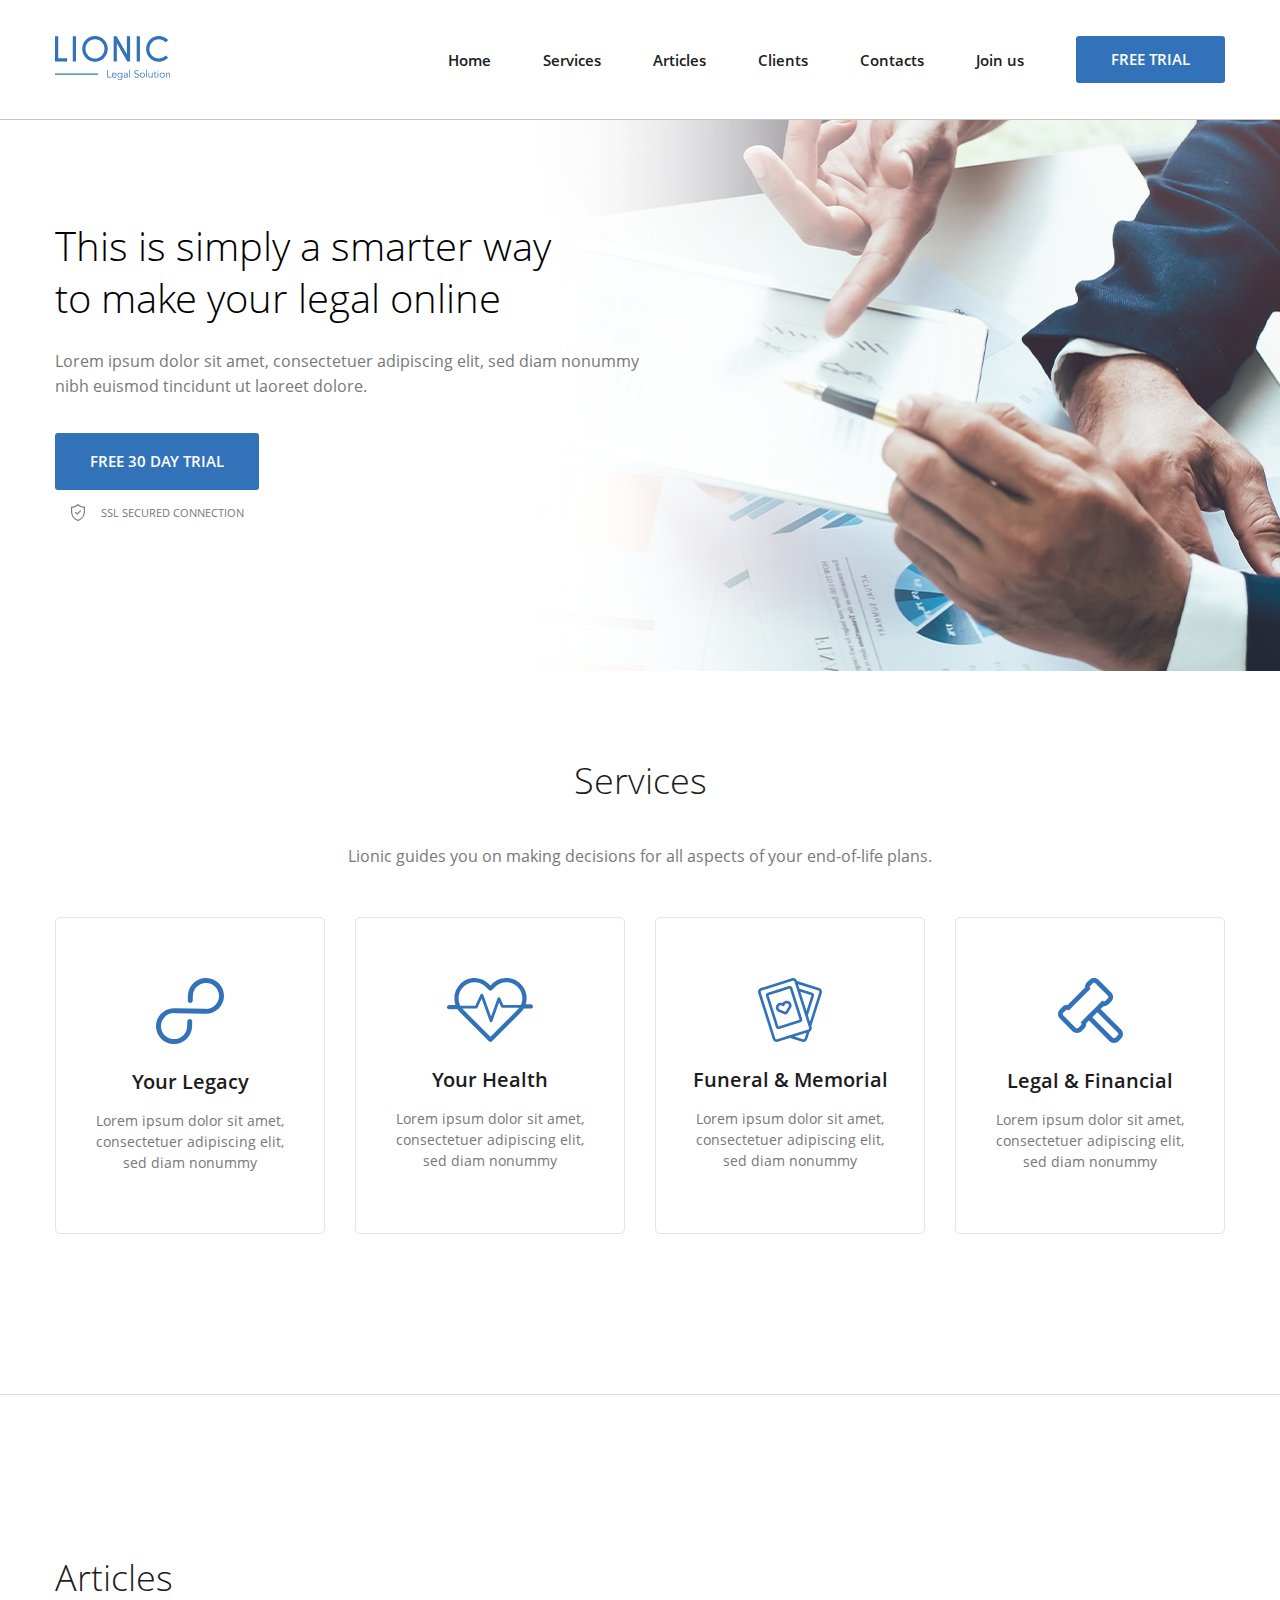
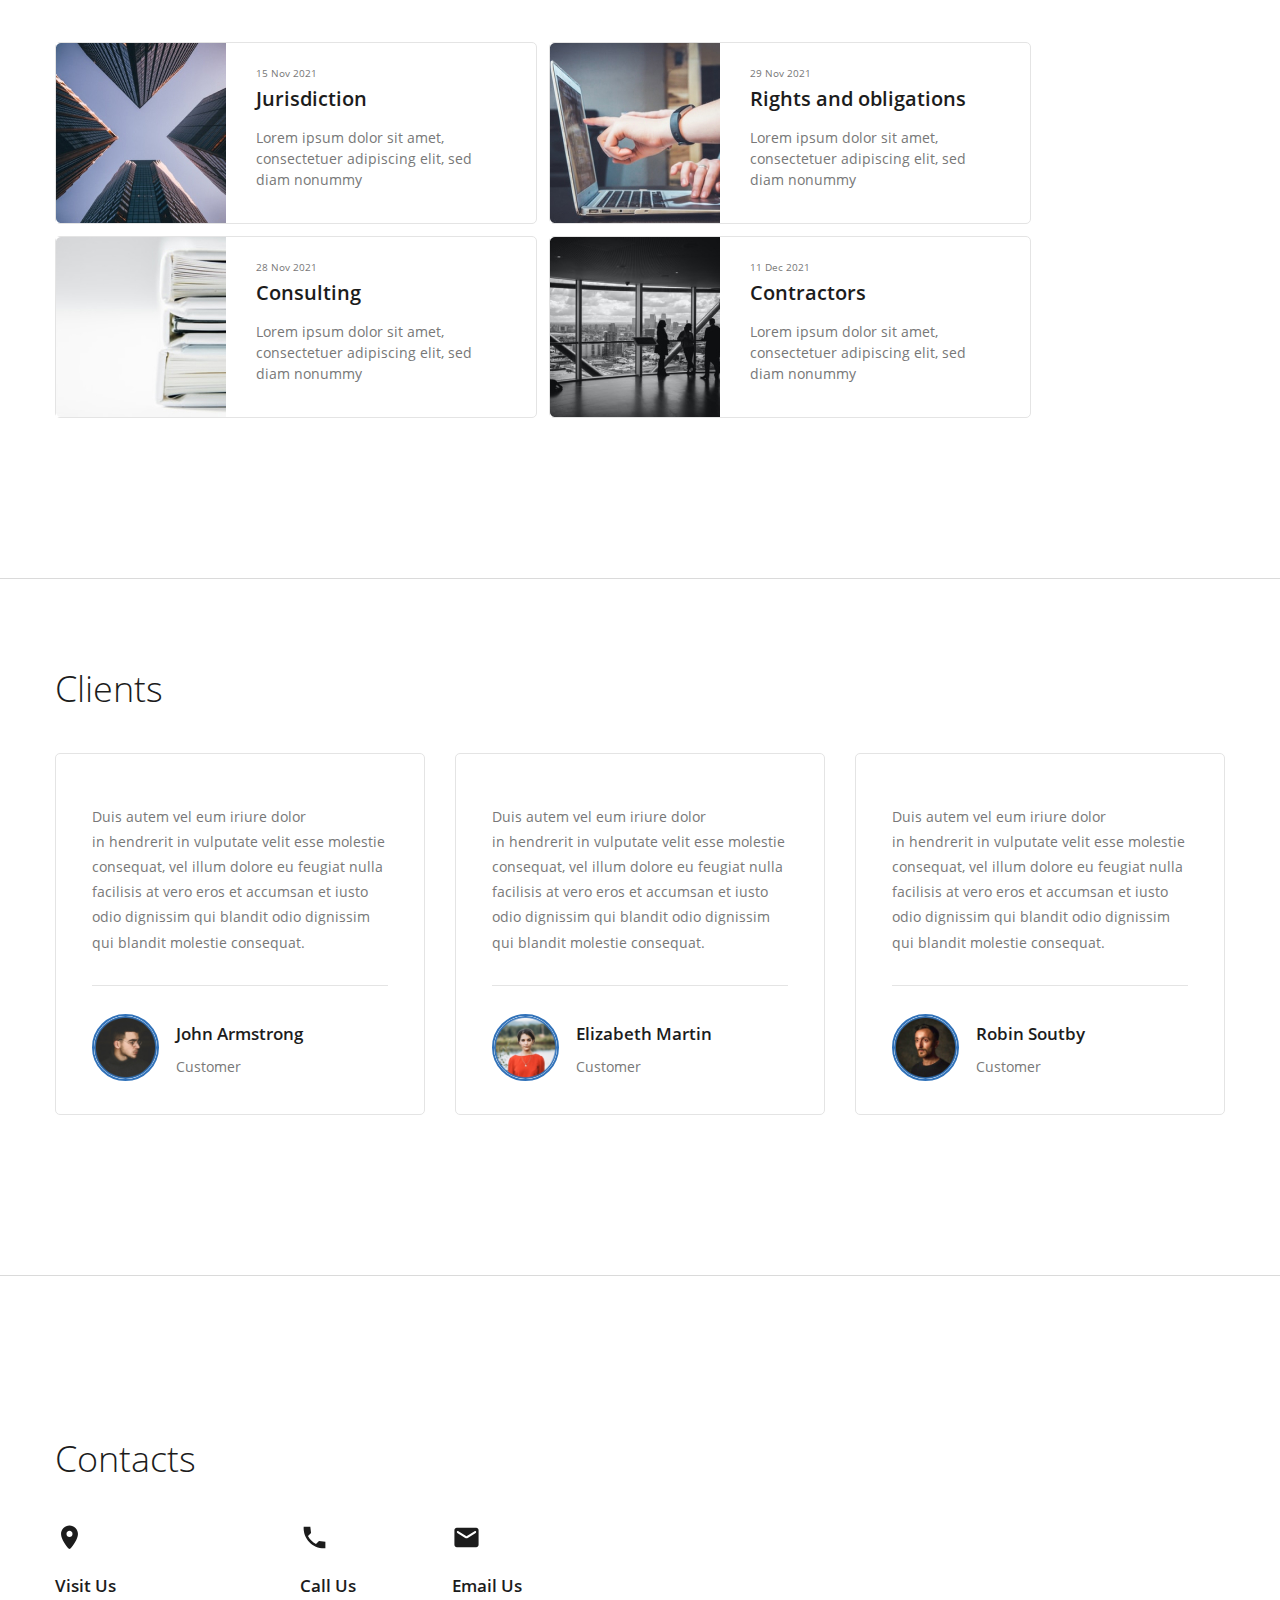
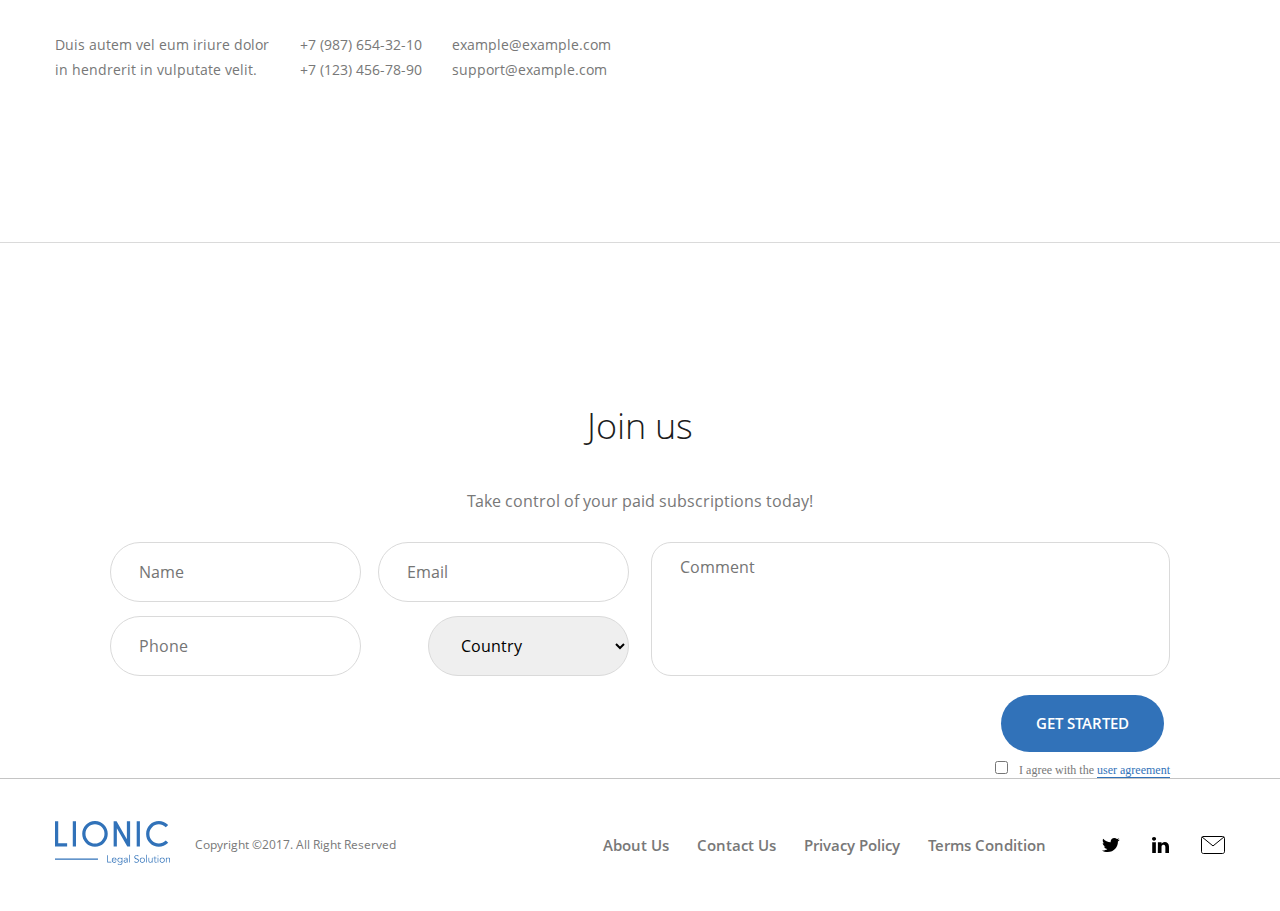
==== commit 2e3b4544: "commit" ====
--- a/Lionic/index.html
+++ b/Lionic/index.html
@@ -5,7 +5,9 @@
     <meta name="viewport" content="width=device-width, initial-scale=1.0">
     <title>Lionic</title>
     <link rel="stylesheet" href="css/normalize.css">
+    <link rel="stylesheet" href="css/bootstrap-grid.min.css">
     <link rel="stylesheet" href="css/lionic.css">
+    <link rel="stylesheet" href="css/media.css">
 </head>
 <body>
     <header class="header">
--- a/Lionic/css/lionic.css
+++ b/Lionic/css/lionic.css
@@ -48,7 +48,6 @@
 }
 
 body {
-    min-width: 1200px;
     font-family: "OpenSans", sans-serif;
     font-weight: 400;
 }
@@ -71,7 +70,7 @@
 }
 
 .container {
-    width: 1200px;
+    max-width: 1200px;
     padding: 0 15px;
     margin: 0 auto;
 }
@@ -238,7 +237,7 @@
 
 .hero-btn {
     margin-bottom: 14px;
-    min-width: 250px;
+    max-width: 250px;
     padding-top: 20px;
     padding-bottom: 20px;
     margin-bottom: 14px;
@@ -279,7 +278,7 @@
     flex-direction: column;
     align-items: center;
     padding: 60px 30px;
-    width: 270px;
+    max-width: 270px;
     border-radius: 5px;
     border: 1px solid #E4E4E4;
     transition: background-color 0.3s ease-in-out, border-color 0.3s ease-in-out;
@@ -310,6 +309,7 @@
     font-size: 20px;
     font-weight: 600;
     line-height: 130%; /* 26px */
+    text-align: center;
     color: #1C1C1C;
     transition: color 0.3s ease-in-out;
 }
@@ -339,18 +339,15 @@
 }
 
 .articles-list {
-flex-wrap: wrap;
+    margin-bottom: 160px;
+    flex-wrap: wrap;
+    gap: 12px;
 }
 
 .articles-item {
-    width: 570px;
-    margin-bottom: 160px;
+    max-width: 570px;
     border-radius: 5px;
     border: 1px solid #E4E4E4;
- }
-
- .articles-item:not(:nth-child(2n)) {
-margin-right: 30px;
  }
 
 .blog-preview-image {
@@ -377,7 +374,6 @@
 
 .blog-preview-descr {
     margin: 0;
-    padding: 30px;
     font-size: 14px;
     line-height: 150%; /* 21px */
     color: #787878;
@@ -441,6 +437,10 @@
     color: #FFF;
 }
 
+.blog-preview-text {
+    padding: 23px 30px;
+}
+
 
 /*clients*/
 .clients {
@@ -450,7 +450,7 @@
 .clients-item {
     margin-bottom: 160px;
     flex-direction: column;
-    width: 370px;
+    max-width: 370px;
     padding: 50px 36px;
     padding-bottom: 30px;
     border: 1px solid #E4E4E4;
@@ -479,7 +479,7 @@
 
 .clients-avatar {
     flex-shrink: 0;
-    width: 67px;
+    max-width: 67px;
     margin-right: 17px;
 }
 
@@ -515,7 +515,7 @@
 .contacts-item {
     margin-bottom: 160px;
     flex-direction: column;
-    width: 370px;
+    max-width: 370px;
     background-position: left top;
     background-repeat: no-repeat;
     background-size: 29px 29px;
@@ -592,10 +592,12 @@
 }
 
 .form-left {
+    margin: 0;
     display: flex;
     flex-wrap: wrap;
     justify-content: space-between;
     width: 49%;
+    gap: 14px;
 }
 
 .form-right {
@@ -627,8 +629,8 @@
     border: 1px solid #DADADA;
     box-sizing: border-box;
     padding: 16px 28px;
-    width: 251px;
-    height: 60px;
+    max-width: 251px;
+    min-height: 60px;
     transition: background-color 0.3s ease-in-out, border-color 0.3s ease-in-out;
 }
 
@@ -651,8 +653,8 @@
     border: 1px solid #DADADA;
     box-sizing: border-box;
     padding: 16px 28px;
-    width: 251px;
-    height: 60px;
+    max-width: 251px;
+    min-height: 60px;
     transition: background-color 0.3s ease-in-out, border-color 0.3s ease-in-out;
 }
 
@@ -674,7 +676,7 @@
     resize: none;
     width: 100%;
     height: 100%;
-    padding: 15px 418px 95px 28px;
+    padding: 15px 28px;
     box-sizing: border-box;
     border-radius: 20px;
     border: 1px solid #DADADA;
@@ -696,7 +698,7 @@
 }
 
 .form-btn {
-    min-width: 230px;
+    max-width: 230px;
     padding-top: 20px;
     padding-bottom: 20px;
     border-radius: 50px;
@@ -806,8 +808,8 @@
     display: flex;
     align-items: center;
     justify-content: center;
-    width: 24px;
-    height: 24px;
+    max-width: 24px;
+    min-height: 24px;
 }
 
 .social-item:not(:last-child) {
--- a/Lionic/css/media.css
+++ b/Lionic/css/media.css
@@ -0,0 +1,6 @@
+@media (max-width: 1200px) {
+    .form-input,
+    .form-select {
+        width: 100%;
+    }
+}